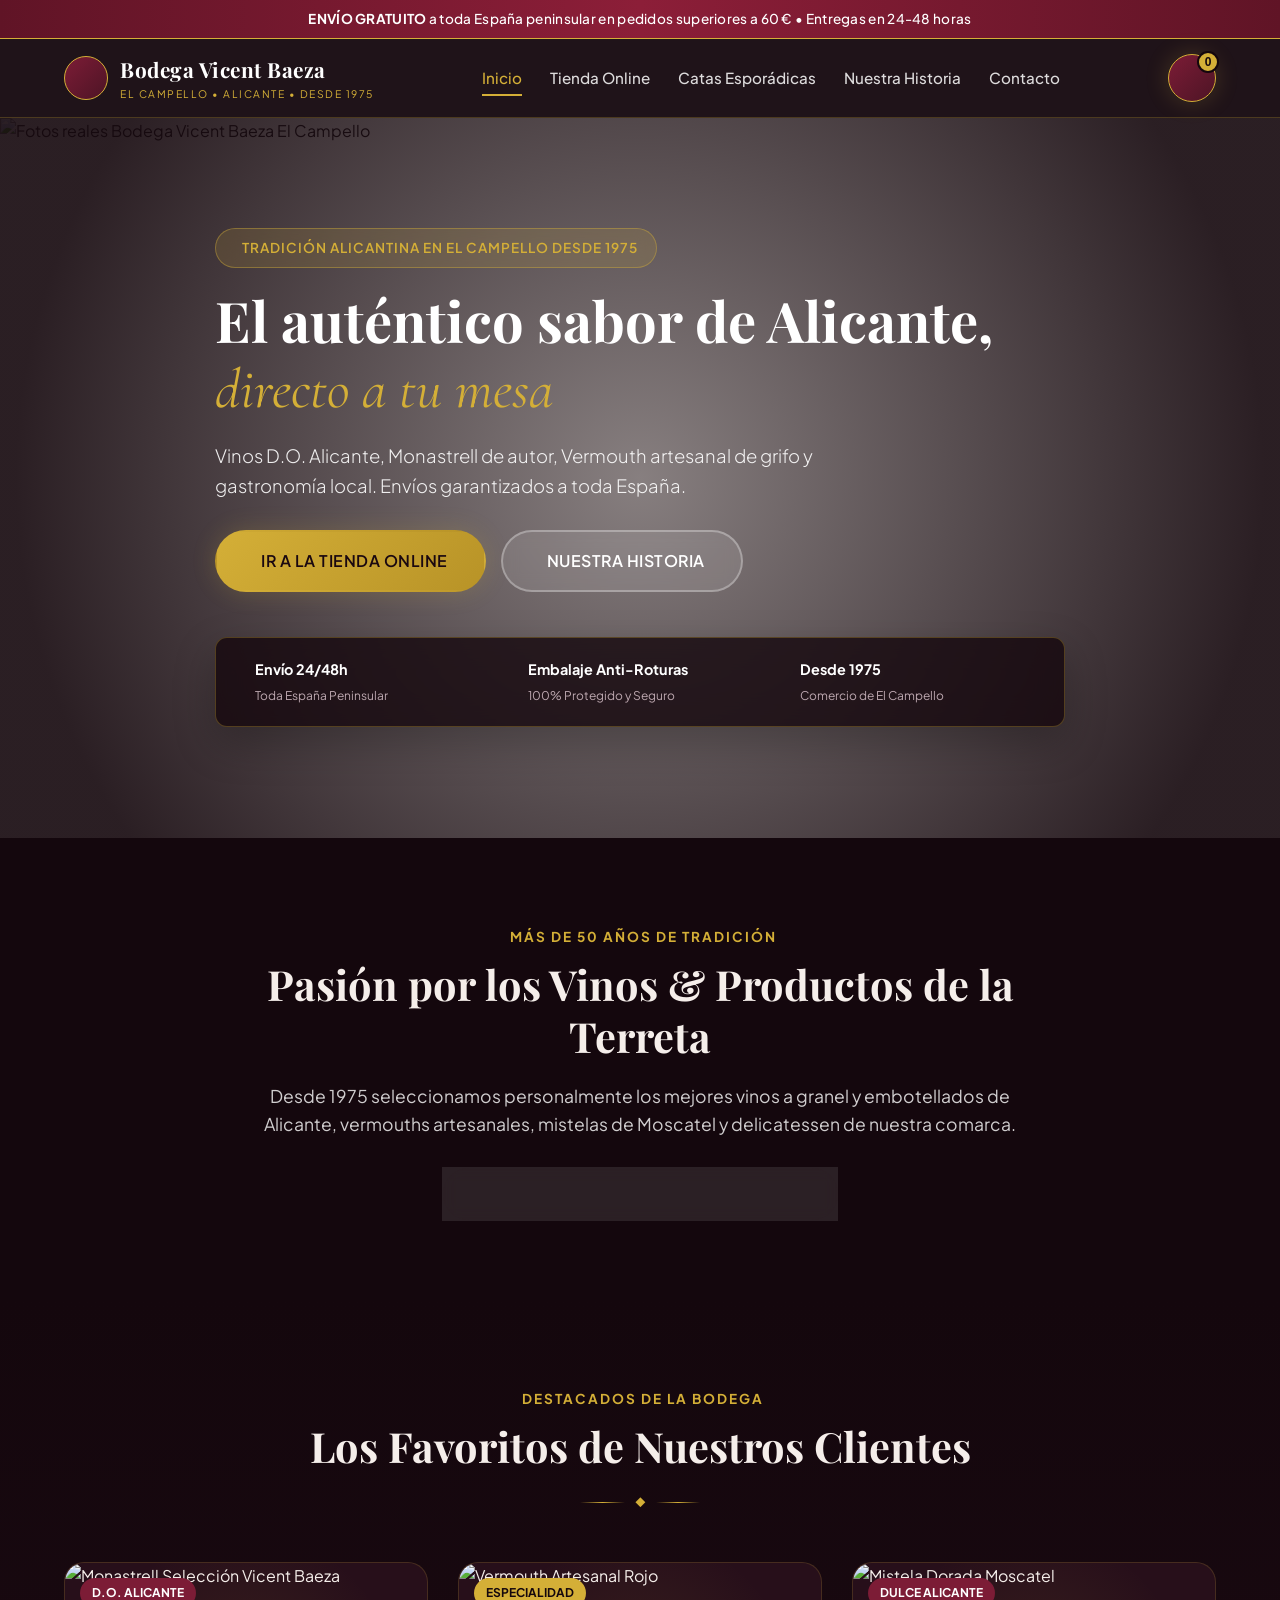
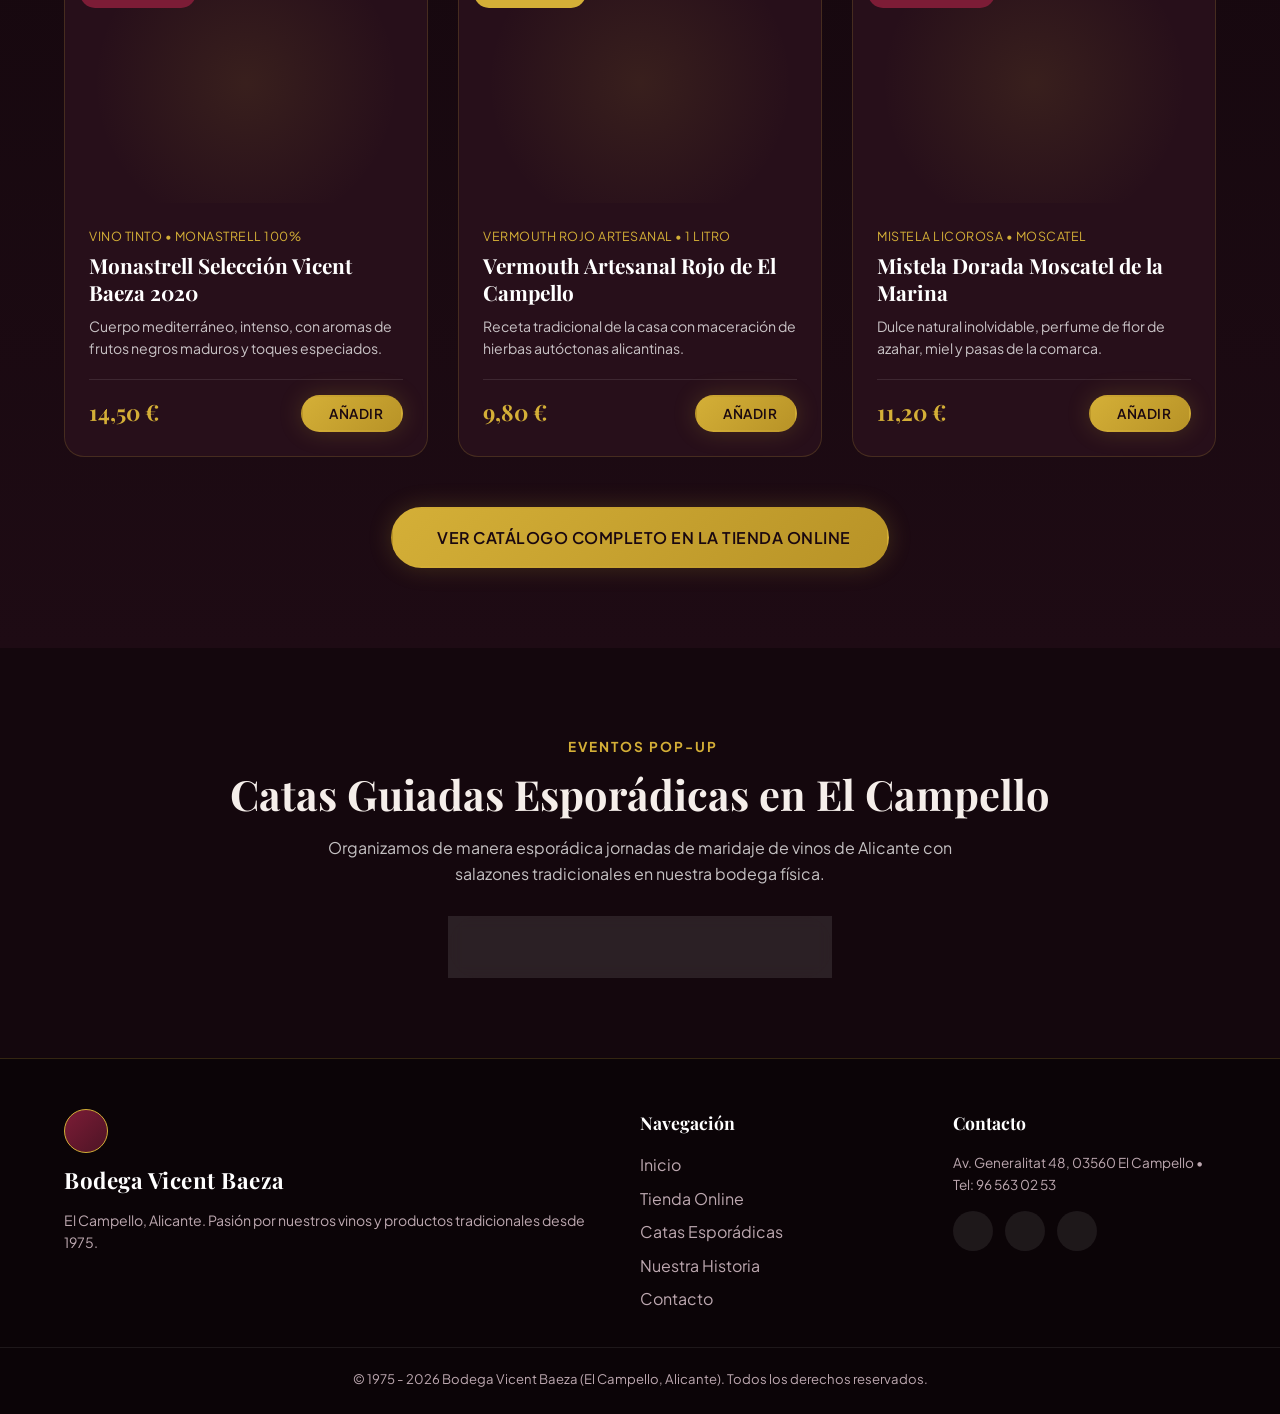
==== index.html @ 6967e0ed "Primera versión de la web" ====
<!DOCTYPE html>
<html lang="es">

<head>
    <meta charset="UTF-8">
    <meta name="viewport" content="width=device-width, initial-scale=1.0">
    <title>Bodega Vicent Baeza | Vinos D.O. Alicante desde 1975</title>
    <meta name="description"
        content="Bodega fundada en 1975 en El Campello (Alicante). Venta online a toda España de Vinos D.O. Alicante, Vermouth artesanal, Mistela y productos gourmet.">

    <!-- Google Fonts -->
    <link rel="preconnect" href="https://fonts.googleapis.com">
    <link rel="preconnect" href="https://fonts.gstatic.com" crossorigin>
    <link
        href="https://fonts.googleapis.com/css2?family=Cormorant+Garamond:ital,wght@0,500;0,700;1,400&family=Playfair+Display:ital,wght@0,600;0,700;1,400&family=Plus+Jakarta+Sans:wght@300;400;500;600;700&display=swap"
        rel="stylesheet">

    <!-- RemixIcon Icons -->
    <link href="https://cdn.jsdelivr.net/npm/remixicon@3.5.0/fonts/remixicon.css" rel="stylesheet">

    <!-- Stylesheet -->
    <link rel="stylesheet" href="styles.css">
</head>

<body>

    <!-- Shipping Bar Announcement -->
    <div class="announcement-bar">
        <div class="container text-center">
            <i class="ri-truck-line"></i> <strong>ENVÍO GRATUITO</strong> a toda España peninsular en pedidos superiores
            a 60 € • Entregas en 24-48 horas
        </div>
    </div>

    <!-- Header Navigation -->
    <header class="site-header" id="siteHeader">
        <div class="header-container container">
            <a href="index.html" class="brand-logo">
                <img src="assets/images/logo.png" alt="Bodega Vicent Baeza" class="logo-img"
                    onerror="this.style.display='none'">
                <span class="logo-emblem"><i class="ri-goblet-line"></i></span>
                <div class="logo-text">
                    <span class="brand-name">Bodega Vicent Baeza</span>
                    <span class="brand-tagline">EL CAMPELLO • ALICANTE • DESDE 1975</span>
                </div>
            </a>

            <nav class="nav-menu" id="navMenu">
                <a href="index.html" class="nav-link active">Inicio</a>
                <a href="tienda.html" class="nav-link">Tienda Online</a>
                <a href="catas.html" class="nav-link">Catas Esporádicas</a>
                <a href="historia.html" class="nav-link">Nuestra Historia</a>
                <a href="contacto.html" class="nav-link">Contacto</a>
            </nav>

            <div class="header-actions">
                <button class="cart-trigger-btn" id="cartTriggerBtn" aria-label="Ver Carrito de Compra">
                    <i class="ri-shopping-bag-3-line"></i>
                    <span class="cart-badge" id="cartBadgeCount">0</span>
                </button>
                <button class="mobile-toggle" id="mobileToggle" aria-label="Abrir menú">
                    <i class="ri-menu-3-line"></i>
                </button>
            </div>
        </div>
    </header>

    <!-- Clean Hero Section -->
    <section class="hero-section">
        <div class="hero-bg-wrapper">
            <img src="assets/images/real/_LNF1237.JPG" alt="Fotos reales Bodega Vicent Baeza El Campello"
                class="hero-bg-img">
            <div class="hero-overlay"></div>
        </div>

        <div class="hero-content container">
            <div class="badge-heritage">
                <i class="ri-map-pin-2-fill"></i> Tradición Alicantina en El Campello desde 1975
            </div>
            <h1 class="hero-title">El auténtico sabor de Alicante,<br><em>directo a tu mesa</em></h1>
            <p class="hero-subtitle">Vinos D.O. Alicante, Monastrell de autor, Vermouth artesanal de grifo y gastronomía
                local. Envíos garantizados a toda España.</p>

            <div class="hero-buttons">
                <a href="tienda.html" class="btn btn-gold btn-lg"><i class="ri-shopping-bag-line"></i> Ir a la Tienda
                    Online</a>
                <a href="historia.html" class="btn btn-outline btn-lg"><i class="ri-history-line"></i> Nuestra
                    Historia</a>
            </div>

            <!-- Features Trust Ribbon -->
            <div class="hero-trust-bar">
                <div class="trust-item">
                    <i class="ri-truck-fill"></i>
                    <div>
                        <strong>Envío 24/48h</strong>
                        <span>Toda España Peninsular</span>
                    </div>
                </div>
                <div class="trust-item">
                    <i class="ri-shield-check-fill"></i>
                    <div>
                        <strong>Embalaje Anti-Roturas</strong>
                        <span>100% Protegido y Seguro</span>
                    </div>
                </div>
                <div class="trust-item">
                    <i class="ri-store-2-fill"></i>
                    <div>
                        <strong>Desde 1975</strong>
                        <span>Comercio de El Campello</span>
                    </div>
                </div>
            </div>
        </div>
    </section>

    <!-- Short Intro & Heritage Teaser -->
    <section class="section-padding bg-dark text-center">
        <div class="container" style="max-width: 800px;">
            <span class="section-subtitle"><i class="ri-award-line"></i> Más de 50 años de tradición</span>
            <h2 class="section-title">Pasión por los Vinos & Productos de la Terreta</h2>
            <p style="color: rgba(255,255,255,0.8); font-size: 1.1rem; margin: 20px 0 30px;">
                Desde 1975 seleccionamos personalmente los mejores vinos a granel y embotellados de Alicante, vermouths
                artesanales, mistelas de Moscatel y delicatessen de nuestra comarca.
            </p>
            <a href="historia.html" class="btn btn-outline"><i class="ri-arrow-right-line"></i> Conoce Más Sobre Nuestra
                Historia</a>
        </div>
    </section>

    <!-- Featured Products Preview Section (Only 3 Items for Clean Look) -->
    <section class="section-padding bg-dark-gradient">
        <div class="container">
            <div class="section-header text-center light-text">
                <span class="section-subtitle"><i class="ri-star-line"></i> Destacados de la Bodega</span>
                <h2 class="section-title">Los Favoritos de Nuestros Clientes</h2>
                <div class="gold-separator"><span>◆</span></div>
            </div>

            <div class="product-grid" style="grid-template-columns: repeat(auto-fit, minmax(280px, 1fr));">

                <!-- Product 1 -->
                <div class="product-card">
                    <div class="product-badge">D.O. Alicante</div>
                    <div class="product-img-box">
                        <img src="assets/images/real/_LNF1241.JPG" alt="Monastrell Selección Vicent Baeza">
                    </div>
                    <div class="product-info">
                        <span class="product-sub">Vino Tinto • Monastrell 100%</span>
                        <h3 class="product-title">Monastrell Selección Vicent Baeza 2020</h3>
                        <p class="product-desc">Cuerpo mediterráneo, intenso, con aromas de frutos negros maduros y
                            toques especiados.</p>
                        <div class="product-footer">
                            <span class="product-price">14,50 €</span>
                            <button class="btn btn-gold btn-sm add-to-cart-btn" data-id="p1"
                                data-name="Monastrell Selección Vicent Baeza 2020" data-price="14.50"
                                data-img="assets/images/real/_LNF1241.JPG">
                                <i class="ri-shopping-cart-line"></i> Añadir
                            </button>
                        </div>
                    </div>
                </div>

                <!-- Product 2 -->
                <div class="product-card">
                    <div class="product-badge gold">Especialidad</div>
                    <div class="product-img-box">
                        <img src="assets/images/real/_LNF1250.JPG" alt="Vermouth Artesanal Rojo">
                    </div>
                    <div class="product-info">
                        <span class="product-sub">Vermouth Rojo Artesanal • 1 Litro</span>
                        <h3 class="product-title">Vermouth Artesanal Rojo de El Campello</h3>
                        <p class="product-desc">Receta tradicional de la casa con maceración de hierbas autóctonas
                            alicantinas.</p>
                        <div class="product-footer">
                            <span class="product-price">9,80 €</span>
                            <button class="btn btn-gold btn-sm add-to-cart-btn" data-id="p2"
                                data-name="Vermouth Artesanal Rojo de El Campello (1L)" data-price="9.80"
                                data-img="assets/images/real/_LNF1250.JPG">
                                <i class="ri-shopping-cart-line"></i> Añadir
                            </button>
                        </div>
                    </div>
                </div>

                <!-- Product 3 -->
                <div class="product-card">
                    <div class="product-badge">Dulce Alicante</div>
                    <div class="product-img-box">
                        <img src="assets/images/real/_LNF1260.JPG" alt="Mistela Dorada Moscatel">
                    </div>
                    <div class="product-info">
                        <span class="product-sub">Mistela Licorosa • Moscatel</span>
                        <h3 class="product-title">Mistela Dorada Moscatel de la Marina</h3>
                        <p class="product-desc">Dulce natural inolvidable, perfume de flor de azahar, miel y pasas de la
                            comarca.</p>
                        <div class="product-footer">
                            <span class="product-price">11,20 €</span>
                            <button class="btn btn-gold btn-sm add-to-cart-btn" data-id="p3"
                                data-name="Mistela Dorada Moscatel de la Marina" data-price="11.20"
                                data-img="assets/images/real/_LNF1260.JPG">
                                <i class="ri-shopping-cart-line"></i> Añadir
                            </button>
                        </div>
                    </div>
                </div>

            </div>

            <div class="text-center" style="margin-top: 50px;">
                <a href="tienda.html" class="btn btn-gold btn-lg"><i class="ri-store-2-line"></i> Ver Catálogo Completo
                    en la Tienda Online</a>
            </div>
        </div>
    </section>

    <!-- Tastings & Visit Teaser Banner -->
    <section class="section-padding bg-dark">
        <div class="container text-center">
            <span class="section-subtitle"><i class="ri-calendar-event-line"></i> Eventos Pop-Up</span>
            <h2 class="section-title">Catas Guiadas Esporádicas en El Campello</h2>
            <p style="color: rgba(255,255,255,0.75); max-width: 650px; margin: 15px auto 30px;">
                Organizamos de manera esporádica jornadas de maridaje de vinos de Alicante con salazones tradicionales
                en nuestra bodega física.
            </p>
            <a href="catas.html" class="btn btn-outline btn-lg"><i class="ri-user-add-line"></i> Apuntarse a la Lista
                VIP de Catas</a>
        </div>
    </section>

    <!-- Footer -->
    <footer class="site-footer">
        <div class="container footer-container">
            <div class="footer-brand">
                <span class="logo-emblem"><i class="ri-goblet-line"></i></span>
                <span class="brand-name">Bodega Vicent Baeza</span>
                <p>El Campello, Alicante. Pasión por nuestros vinos y productos tradicionales desde 1975.</p>
            </div>

            <div class="footer-links">
                <h4>Navegación</h4>
                <ul>
                    <li><a href="index.html">Inicio</a></li>
                    <li><a href="tienda.html">Tienda Online</a></li>
                    <li><a href="catas.html">Catas Esporádicas</a></li>
                    <li><a href="historia.html">Nuestra Historia</a></li>
                    <li><a href="contacto.html">Contacto</a></li>
                </ul>
            </div>

            <div class="footer-social">
                <h4>Contacto</h4>
                <p style="font-size: 0.85rem; margin-bottom: 15px;">Av. Generalitat 48, 03560 El Campello • Tel: 96 563
                    02 53</p>
                <div class="social-icons">
                    <a href="#" aria-label="Instagram"><i class="ri-instagram-line"></i></a>
                    <a href="#" aria-label="Facebook"><i class="ri-facebook-circle-line"></i></a>
                    <a href="#" aria-label="WhatsApp"><i class="ri-whatsapp-line"></i></a>
                </div>
            </div>
        </div>
        <div class="footer-bottom text-center">
            <p>&copy; 1975 - 2026 Bodega Vicent Baeza (El Campello, Alicante). Todos los derechos reservados.</p>
        </div>
    </footer>

    <!-- SLIDE-OUT CART DRAWER -->
    <div class="cart-drawer-overlay" id="cartOverlay">
        <div class="cart-drawer" id="cartDrawer">
            <div class="cart-drawer-header">
                <h3><i class="ri-shopping-bag-3-line"></i> Carrito de Compra</h3>
                <button class="cart-close-btn" id="cartCloseBtn">&times;</button>
            </div>

            <div class="free-shipping-bar">
                <p id="freeShippingText">¡Añade <strong>60,00 €</strong> más para <strong>ENVÍO GRATUITO</strong> a
                    España!</p>
                <div class="progress-bar-bg">
                    <div class="progress-bar-fill" id="shippingProgressFill" style="width: 0%;"></div>
                </div>
            </div>

            <div class="cart-items-list" id="cartItemsList"></div>

            <div class="cart-drawer-footer">
                <div class="cart-summary-line">
                    <span>Subtotal:</span>
                    <strong id="cartSubtotal">0,00 €</strong>
                </div>
                <div class="cart-summary-line">
                    <span>Gastos de Envío:</span>
                    <span id="cartShippingCost">4,95 €</span>
                </div>
                <div class="cart-summary-line total-line">
                    <span>TOTAL A PAGAR:</span>
                    <strong id="cartGrandTotal">0,00 €</strong>
                </div>
                <button class="btn btn-gold btn-block btn-lg" id="checkoutBtn" disabled>
                    <i class="ri-lock-2-line"></i> Tramitar Pedido Seguro
                </button>
            </div>
        </div>
    </div>

    <!-- CHECKOUT MODAL -->
    <div class="modal-overlay" id="checkoutModal">
        <div class="modal-card" style="max-width: 650px;">
            <button class="modal-close" id="checkoutModalClose">&times;</button>
            <div class="modal-body" style="padding: 35px; color: #fff;">
                <div class="modal-header-custom text-center" style="margin-bottom: 25px;">
                    <h3 style="font-family: var(--font-heading); font-size: 1.8rem; color: var(--color-gold);">
                        <i class="ri-shield-check-line"></i> Finalizar Pedido - Bodega Vicent Baeza
                    </h3>
                    <p style="font-size: 0.9rem; color: var(--color-text-light-muted);">Envíos a toda España en 24-48
                        horas.</p>
                </div>

                <form id="checkoutForm" class="checkout-form">
                    <div class="form-grid">
                        <div class="form-group">
                            <label>Nombre y Apellidos</label>
                            <input type="text" id="shipName" class="form-control" placeholder="Ej. Pedro Pérez"
                                required>
                        </div>
                        <div class="form-group">
                            <label>Correo Electrónico</label>
                            <input type="email" id="shipEmail" class="form-control" placeholder="pedro@ejemplo.com"
                                required>
                        </div>
                        <div class="form-group">
                            <label>Teléfono</label>
                            <input type="tel" id="shipPhone" class="form-control" placeholder="+34 600 000 000"
                                required>
                        </div>
                        <div class="form-group">
                            <label>Código Postal</label>
                            <input type="text" id="shipZip" class="form-control" placeholder="Ej: 03560" required>
                        </div>
                    </div>

                    <div class="form-group" style="margin-top: 15px;">
                        <label>Dirección de Envío Completa (España)</label>
                        <input type="text" id="shipAddress" class="form-control" placeholder="Calle, Número, Piso..."
                            required>
                    </div>

                    <div class="form-group" style="margin-top: 15px;">
                        <label>Método de Pago Preferido</label>
                        <select id="shipPayment" class="form-control">
                            <option value="card">💳 Tarjeta de Crédito / Débito (Visa, Mastercard)</option>
                            <option value="bizum">📱 Bizum (Pago Inmediato)</option>
                            <option value="transfer">🏦 Transferencia Bancaria</option>
                        </select>
                    </div>

                    <div class="checkout-summary-box"
                        style="margin-top: 20px; background: rgba(0,0,0,0.3); padding: 15px; border-radius: 8px; border: 1px solid var(--color-gold);">
                        <div style="display:flex; justify-content:space-between; font-size:1.1rem; font-weight:bold;">
                            <span>Importe Total:</span>
                            <span id="modalFinalTotal" style="color: var(--color-gold);">0,00 €</span>
                        </div>
                    </div>

                    <button type="submit" class="btn btn-gold btn-block btn-lg" style="margin-top: 20px;">
                        <i class="ri-check-double-line"></i> Confirmar y Realizar Pedido
                    </button>
                </form>
            </div>
        </div>
    </div>

    <!-- Toast Notification -->
    <div class="toast-notification" id="toastNotification">
        <i class="ri-checkbox-circle-fill"></i>
        <div class="toast-text">
            <h4 id="toastTitle">Producto Añadido</h4>
            <p id="toastMsg">Tu selección ha sido agregada al carrito.</p>
        </div>
    </div>

    <script src="app.js"></script>
</body>

</html>
---- styles.css ----
/* ==========================================
   BODEGA VICENT BAEZA - MULTI-PAGE DESIGN SYSTEM
   ========================================== */

:root {
    /* Color Palette */
    --color-bg-dark: #14070d;
    --color-bg-dark-alt: #1e0b14;
    --color-bg-card-dark: #270f1a;
    --color-wine-deep: #4d1425;
    --color-wine-bright: #7c1c36;
    --color-gold: #d4af37;
    --color-gold-hover: #f3cf65;
    --color-gold-glow: rgba(212, 175, 55, 0.25);
    
    --color-cream: #fbf8f3;
    --color-cream-card: #ffffff;
    --color-text-dark: #241c1e;
    --color-text-muted: #6b5c62;
    --color-text-light: #f5eeea;
    --color-text-light-muted: #bda8b0;
    
    /* Typography */
    --font-heading: 'Playfair Display', Georgia, serif;
    --font-body: 'Plus Jakarta Sans', -apple-system, sans-serif;
    --font-accent: 'Cormorant Garamond', serif;

    /* Transitions & Shadows */
    --transition-fast: all 0.25s cubic-bezier(0.4, 0, 0.2, 1);
    --transition-smooth: all 0.4s cubic-bezier(0.4, 0, 0.2, 1);
    --shadow-sm: 0 4px 12px rgba(0, 0, 0, 0.08);
    --shadow-md: 0 8px 24px rgba(0, 0, 0, 0.14);
    --shadow-lg: 0 16px 40px rgba(0, 0, 0, 0.25);
    --shadow-gold: 0 0 25px rgba(212, 175, 55, 0.2);

    /* Border Radius */
    --radius-sm: 6px;
    --radius-md: 12px;
    --radius-lg: 20px;
    --radius-full: 9999px;
}

/* Reset & Global Base */
*, *::before, *::after {
    box-sizing: border-box;
    margin: 0;
    padding: 0;
}

html {
    scroll-behavior: smooth;
    font-size: 16px;
}

body {
    font-family: var(--font-body);
    background-color: var(--color-cream);
    color: var(--color-text-dark);
    line-height: 1.6;
    overflow-x: hidden;
}

img {
    max-width: 100%;
    height: auto;
    display: block;
}

a {
    color: inherit;
    text-decoration: none;
    transition: var(--transition-fast);
}

ul {
    list-style: none;
}

.container {
    width: 90%;
    max-width: 1280px;
    margin: 0 auto;
}

.section-padding {
    padding: 80px 0;
}

.bg-dark {
    background-color: var(--color-bg-dark);
    color: var(--color-text-light);
}

.bg-dark-gradient {
    background: linear-gradient(180deg, var(--color-bg-dark) 0%, var(--color-bg-dark-alt) 100%);
    color: var(--color-text-light);
}

.text-center {
    text-align: center;
}

/* Announcement Top Bar */
.announcement-bar {
    background: linear-gradient(90deg, #601426, #8c1e38, #601426);
    color: #ffffff;
    padding: 8px 0;
    font-size: 0.85rem;
    font-weight: 500;
    letter-spacing: 0.3px;
    border-bottom: 1px solid var(--color-gold);
}

/* Gold Separator */
.gold-separator {
    display: flex;
    align-items: center;
    justify-content: center;
    margin: 20px auto 0;
    width: 120px;
    position: relative;
}

.gold-separator::before,
.gold-separator::after {
    content: '';
    flex: 1;
    height: 1px;
    background: linear-gradient(90deg, transparent, var(--color-gold), transparent);
}

.gold-separator span {
    color: var(--color-gold);
    font-size: 0.8rem;
    padding: 0 10px;
}

/* Buttons System */
.btn {
    display: inline-flex;
    align-items: center;
    justify-content: center;
    gap: 8px;
    font-family: var(--font-body);
    font-weight: 600;
    font-size: 0.95rem;
    padding: 12px 28px;
    border-radius: var(--radius-full);
    border: 2px solid transparent;
    cursor: pointer;
    transition: var(--transition-fast);
    text-transform: uppercase;
    letter-spacing: 0.5px;
}

.btn-sm {
    padding: 8px 18px;
    font-size: 0.85rem;
}

.btn-lg {
    padding: 16px 36px;
    font-size: 1rem;
}

.btn-primary {
    background-color: var(--color-wine-bright);
    color: #ffffff;
    box-shadow: 0 4px 15px rgba(124, 28, 54, 0.4);
}

.btn-primary:hover {
    background-color: var(--color-wine-deep);
    transform: translateY(-2px);
    box-shadow: 0 6px 20px rgba(124, 28, 54, 0.6);
}

.btn-gold {
    background: linear-gradient(135deg, var(--color-gold) 0%, #b89327 100%);
    color: #1a0810;
    box-shadow: var(--shadow-gold);
}

.btn-gold:hover {
    background: linear-gradient(135deg, var(--color-gold-hover) 0%, var(--color-gold) 100%);
    transform: translateY(-2px);
    box-shadow: 0 6px 24px rgba(212, 175, 55, 0.4);
}

.btn-outline {
    background-color: rgba(255, 255, 255, 0.1);
    color: #ffffff;
    border-color: rgba(255, 255, 255, 0.3);
    backdrop-filter: blur(8px);
}

.btn-outline:hover {
    background-color: #ffffff;
    color: var(--color-text-dark);
    border-color: #ffffff;
    transform: translateY(-2px);
}

.btn-block {
    width: 100%;
}

/* ==========================================
   HEADER & NAVIGATION
   ========================================== */
.site-header {
    position: sticky;
    top: 0;
    left: 0;
    width: 100%;
    z-index: 1000;
    padding: 14px 0;
    background-color: rgba(20, 7, 13, 0.95);
    backdrop-filter: blur(15px);
    border-bottom: 1px solid rgba(212, 175, 55, 0.25);
}

.header-container {
    display: flex;
    align-items: center;
    justify-content: space-between;
}

.brand-logo {
    display: flex;
    align-items: center;
    gap: 12px;
    color: var(--color-cream);
}

.logo-img {
    height: 42px;
    width: auto;
    object-fit: contain;
}

.logo-emblem {
    width: 44px;
    height: 44px;
    border-radius: 50%;
    background: linear-gradient(135deg, var(--color-wine-bright), var(--color-wine-deep));
    border: 1px solid var(--color-gold);
    display: flex;
    align-items: center;
    justify-content: center;
    color: var(--color-gold);
    font-size: 1.4rem;
}

.logo-text {
    display: flex;
    flex-direction: column;
}

.brand-name {
    font-family: var(--font-heading);
    font-size: 1.3rem;
    font-weight: 700;
    letter-spacing: 0.5px;
    color: #ffffff;
}

.brand-tagline {
    font-size: 0.65rem;
    letter-spacing: 1.5px;
    color: var(--color-gold);
    text-transform: uppercase;
}

.nav-menu {
    display: flex;
    align-items: center;
    gap: 28px;
}

.nav-link {
    color: rgba(255, 255, 255, 0.85);
    font-size: 0.95rem;
    font-weight: 500;
    position: relative;
    padding: 6px 0;
}

.nav-link::after {
    content: '';
    position: absolute;
    bottom: 0;
    left: 0;
    width: 0%;
    height: 2px;
    background-color: var(--color-gold);
    transition: var(--transition-fast);
}

.nav-link:hover, .nav-link.active {
    color: var(--color-gold);
}

.nav-link:hover::after, .nav-link.active::after {
    width: 100%;
}

.header-actions {
    display: flex;
    align-items: center;
    gap: 15px;
}

.cart-trigger-btn {
    position: relative;
    background: linear-gradient(135deg, var(--color-wine-bright), var(--color-wine-deep));
    border: 1px solid var(--color-gold);
    color: var(--color-gold);
    width: 48px;
    height: 48px;
    border-radius: 50%;
    display: flex;
    align-items: center;
    justify-content: center;
    font-size: 1.3rem;
    cursor: pointer;
    transition: var(--transition-fast);
    box-shadow: var(--shadow-gold);
}

.cart-trigger-btn:hover {
    transform: scale(1.08);
    background: var(--color-gold);
    color: #14070d;
}

.cart-badge {
    position: absolute;
    top: -4px;
    right: -4px;
    background: var(--color-gold);
    color: #14070d;
    font-size: 0.75rem;
    font-weight: 800;
    width: 22px;
    height: 22px;
    border-radius: 50%;
    display: flex;
    align-items: center;
    justify-content: center;
    border: 2px solid #14070d;
}

.mobile-toggle {
    display: none;
    background: none;
    border: none;
    color: #ffffff;
    font-size: 1.8rem;
    cursor: pointer;
}

/* ==========================================
   PAGE BANNER & HERO
   ========================================== */
.page-banner {
    padding: 60px 0 50px;
    border-bottom: 1px solid rgba(212, 175, 55, 0.2);
}

.page-title {
    font-family: var(--font-heading);
    font-size: 3rem;
    color: #ffffff;
    margin-top: 10px;
    line-height: 1.2;
}

.hero-section {
    position: relative;
    min-height: 80vh;
    display: flex;
    align-items: center;
    padding: 60px 0;
    overflow: hidden;
}

.hero-bg-wrapper {
    position: absolute;
    inset: 0;
    z-index: 1;
}

.hero-bg-img {
    width: 100%;
    height: 100%;
    object-fit: cover;
}

.hero-overlay {
    position: absolute;
    inset: 0;
    background: radial-gradient(circle at center, rgba(20, 7, 13, 0.5) 0%, rgba(20, 7, 13, 0.9) 85%);
}

.hero-content {
    position: relative;
    z-index: 2;
    color: #ffffff;
    max-width: 850px;
}

.badge-heritage {
    display: inline-flex;
    align-items: center;
    gap: 8px;
    padding: 8px 18px;
    border-radius: var(--radius-full);
    background: rgba(212, 175, 55, 0.15);
    border: 1px solid rgba(212, 175, 55, 0.4);
    backdrop-filter: blur(10px);
    color: var(--color-gold);
    font-size: 0.85rem;
    font-weight: 600;
    text-transform: uppercase;
    letter-spacing: 1px;
    margin-bottom: 20px;
}

.hero-title {
    font-family: var(--font-heading);
    font-size: 3.5rem;
    line-height: 1.15;
    font-weight: 700;
    margin-bottom: 20px;
}

.hero-title em {
    font-family: var(--font-accent);
    color: var(--color-gold);
    font-style: italic;
    font-weight: 400;
}

.hero-subtitle {
    font-size: 1.15rem;
    color: rgba(255, 255, 255, 0.9);
    margin-bottom: 30px;
    max-width: 680px;
    font-weight: 300;
}

.hero-buttons {
    display: flex;
    gap: 15px;
    flex-wrap: wrap;
    margin-bottom: 45px;
}

.hero-trust-bar {
    display: grid;
    grid-template-columns: repeat(auto-fit, minmax(220px, 1fr));
    gap: 20px;
    padding: 20px 25px;
    background: rgba(20, 7, 13, 0.8);
    backdrop-filter: blur(15px);
    border: 1px solid rgba(212, 175, 55, 0.3);
    border-radius: var(--radius-md);
    box-shadow: var(--shadow-lg);
}

.trust-item {
    display: flex;
    align-items: center;
    gap: 14px;
}

.trust-item i {
    font-size: 1.8rem;
    color: var(--color-gold);
}

.trust-item strong {
    display: block;
    font-size: 0.9rem;
    color: #ffffff;
}

.trust-item span {
    font-size: 0.75rem;
    color: var(--color-text-light-muted);
}

/* ==========================================
   STORE CONTROLS (SEARCH & SORT)
   ========================================== */
.store-controls-bar {
    display: flex;
    align-items: center;
    justify-content: space-between;
    gap: 20px;
    flex-wrap: wrap;
    background: rgba(255, 255, 255, 0.04);
    padding: 16px 24px;
    border-radius: var(--radius-md);
    border: 1px solid rgba(255, 255, 255, 0.1);
}

.search-box {
    position: relative;
    flex: 1;
    min-width: 250px;
}

.search-box i {
    position: absolute;
    left: 15px;
    top: 50%;
    transform: translateY(-50%);
    color: var(--color-gold);
    font-size: 1.2rem;
}

.search-input {
    width: 100%;
    padding: 12px 16px 12px 45px;
    background: rgba(255, 255, 255, 0.08);
    border: 1px solid rgba(255, 255, 255, 0.2);
    border-radius: var(--radius-full);
    color: #ffffff;
    font-family: var(--font-body);
    font-size: 0.95rem;
    outline: none;
    transition: var(--transition-fast);
}

.search-input:focus {
    border-color: var(--color-gold);
    background: rgba(255, 255, 255, 0.12);
}

.sort-box {
    display: flex;
    align-items: center;
    gap: 10px;
    color: var(--color-gold);
    font-size: 0.9rem;
}

.sort-select {
    padding: 10px 16px;
    background: rgba(255, 255, 255, 0.08);
    border: 1px solid rgba(255, 255, 255, 0.2);
    border-radius: var(--radius-full);
    color: #ffffff;
    font-family: var(--font-body);
    font-size: 0.9rem;
    outline: none;
    cursor: pointer;
}

.sort-select option {
    background-color: var(--color-bg-dark);
    color: #ffffff;
}

/* ==========================================
   PRODUCT CATALOG (STORE)
   ========================================== */
.section-header {
    margin-bottom: 50px;
}

.section-subtitle {
    display: inline-flex;
    align-items: center;
    gap: 6px;
    color: var(--color-gold);
    font-size: 0.85rem;
    text-transform: uppercase;
    letter-spacing: 2px;
    font-weight: 700;
    margin-bottom: 10px;
}

.section-title {
    font-family: var(--font-heading);
    font-size: 2.6rem;
    font-weight: 700;
    line-height: 1.25;
}

.section-desc {
    font-size: 1.05rem;
    color: var(--color-text-light-muted);
    max-width: 650px;
    margin: 12px auto 0;
}

.filter-wrapper {
    display: flex;
    justify-content: center;
    gap: 12px;
    margin-bottom: 45px;
    flex-wrap: wrap;
}

.filter-btn {
    background: rgba(255, 255, 255, 0.05);
    border: 1px solid rgba(255, 255, 255, 0.15);
    color: var(--color-text-light-muted);
    padding: 10px 22px;
    border-radius: var(--radius-full);
    font-family: var(--font-body);
    font-size: 0.88rem;
    font-weight: 500;
    cursor: pointer;
    transition: var(--transition-fast);
}

.filter-btn:hover, .filter-btn.active {
    background: var(--color-gold);
    color: #14070d;
    border-color: var(--color-gold);
    box-shadow: var(--shadow-gold);
    font-weight: 700;
}

.product-grid {
    display: grid;
    grid-template-columns: repeat(auto-fit, minmax(270px, 1fr));
    gap: 30px;
}

.product-card {
    background: var(--color-bg-card-dark);
    border: 1px solid rgba(212, 175, 55, 0.18);
    border-radius: var(--radius-lg);
    overflow: hidden;
    display: flex;
    flex-direction: column;
    position: relative;
    transition: var(--transition-smooth);
}

.product-card:hover {
    transform: translateY(-8px);
    border-color: var(--color-gold);
    box-shadow: 0 12px 30px rgba(0, 0, 0, 0.5), var(--shadow-gold);
}

.product-badge {
    position: absolute;
    top: 15px;
    left: 15px;
    background: var(--color-wine-bright);
    color: #ffffff;
    font-size: 0.75rem;
    font-weight: 700;
    text-transform: uppercase;
    padding: 5px 12px;
    border-radius: var(--radius-full);
    z-index: 5;
}

.product-badge.gold {
    background: var(--color-gold);
    color: #14070d;
}

.product-badge.premium {
    background: linear-gradient(135deg, #8c1e38, #3b0916);
    border: 1px solid var(--color-gold);
    color: var(--color-gold);
}

.product-img-box {
    height: 240px;
    overflow: hidden;
    position: relative;
    background: radial-gradient(circle at center, rgba(212, 175, 55, 0.1), transparent 70%);
}

.product-img-box img {
    width: 100%;
    height: 100%;
    object-fit: cover;
    transition: var(--transition-smooth);
}

.product-card:hover .product-img-box img {
    transform: scale(1.08);
}

.product-info {
    padding: 24px;
    display: flex;
    flex-direction: column;
    flex-grow: 1;
}

.product-sub {
    font-size: 0.78rem;
    color: var(--color-gold);
    text-transform: uppercase;
    letter-spacing: 0.5px;
    margin-bottom: 5px;
}

.product-title {
    font-family: var(--font-heading);
    font-size: 1.3rem;
    color: #ffffff;
    margin-bottom: 10px;
    line-height: 1.3;
}

.product-desc {
    font-size: 0.88rem;
    color: rgba(255, 255, 255, 0.75);
    margin-bottom: 20px;
    line-height: 1.5;
}

.product-footer {
    display: flex;
    align-items: center;
    justify-content: space-between;
    margin-top: auto;
    padding-top: 15px;
    border-top: 1px solid rgba(255, 255, 255, 0.1);
}

.product-price {
    font-family: var(--font-heading);
    font-size: 1.4rem;
    font-weight: 700;
    color: var(--color-gold);
}

/* ==========================================
   PHOTO GALLERY
   ========================================== */
.photo-gallery-grid {
    display: grid;
    grid-template-columns: repeat(auto-fit, minmax(280px, 1fr));
    gap: 25px;
}

.gallery-item {
    border-radius: var(--radius-md);
    overflow: hidden;
    height: 250px;
    border: 1px solid rgba(212, 175, 55, 0.2);
    box-shadow: var(--shadow-md);
}

.gallery-item img {
    width: 100%;
    height: 100%;
    object-fit: cover;
    transition: var(--transition-smooth);
}

.gallery-item:hover img {
    transform: scale(1.08);
}

/* ==========================================
   SPORADIC TASTINGS & POP-UP EVENTS
   ========================================== */
.tasting-event-card {
    background: #ffffff;
    border-radius: var(--radius-lg);
    overflow: hidden;
    box-shadow: var(--shadow-lg);
    display: grid;
    grid-template-columns: 1fr 1.3fr;
    border: 2px solid var(--color-gold);
}

.event-image {
    position: relative;
    min-height: 380px;
}

.event-image img {
    width: 100%;
    height: 100%;
    object-fit: cover;
}

.event-status-badge {
    position: absolute;
    top: 20px;
    left: 20px;
    background: rgba(20, 7, 13, 0.85);
    color: var(--color-gold);
    border: 1px solid var(--color-gold);
    padding: 8px 16px;
    border-radius: var(--radius-full);
    font-size: 0.8rem;
    font-weight: 700;
    backdrop-filter: blur(8px);
}

.event-details {
    padding: 40px;
    display: flex;
    flex-direction: column;
    gap: 15px;
}

.event-category {
    font-size: 0.85rem;
    font-weight: 700;
    color: var(--color-wine-bright);
    text-transform: uppercase;
    letter-spacing: 1px;
}

.event-details h3 {
    font-family: var(--font-heading);
    font-size: 2rem;
    color: var(--color-text-dark);
    line-height: 1.2;
}

.event-desc {
    font-size: 0.95rem;
    color: var(--color-text-muted);
}

.event-info-list {
    display: flex;
    flex-direction: column;
    gap: 10px;
    margin: 10px 0;
    font-size: 0.9rem;
}

.event-info-list i {
    color: var(--color-wine-bright);
    font-size: 1.1rem;
}

.vip-waitlist-box {
    background: var(--color-bg-dark);
    color: #ffffff;
    padding: 25px;
    border-radius: var(--radius-md);
    border: 1px solid var(--color-gold);
    margin-top: 10px;
}

.vip-waitlist-box h4 {
    font-family: var(--font-heading);
    color: var(--color-gold);
    font-size: 1.1rem;
    margin-bottom: 5px;
}

.vip-waitlist-box p {
    font-size: 0.85rem;
    color: var(--color-text-light-muted);
    margin-bottom: 15px;
}

.waitlist-form {
    display: flex;
    gap: 10px;
    flex-wrap: wrap;
}

.waitlist-form input {
    flex: 1;
    min-width: 160px;
}

/* ==========================================
   HISTORY PILLARS
   ========================================== */
.history-grid {
    display: grid;
    grid-template-columns: 1fr 1fr;
    gap: 60px;
    align-items: center;
}

.history-image-card {
    position: relative;
    border-radius: var(--radius-lg);
    overflow: hidden;
    box-shadow: var(--shadow-lg);
}

.image-badge {
    position: absolute;
    bottom: 25px;
    left: 25px;
    background: rgba(20, 7, 13, 0.85);
    backdrop-filter: blur(10px);
    border: 1px solid var(--color-gold);
    padding: 12px 20px;
    border-radius: var(--radius-md);
    color: var(--color-gold);
    display: flex;
    align-items: center;
    gap: 10px;
    font-size: 0.9rem;
    font-weight: 600;
}

.lead-text {
    font-size: 1.15rem;
    line-height: 1.7;
    margin-bottom: 20px;
}

.heritage-pillars {
    display: flex;
    flex-direction: column;
    gap: 20px;
    margin-top: 20px;
}

.pillar-item {
    display: flex;
    gap: 15px;
    align-items: flex-start;
}

.pillar-item i {
    width: 40px;
    height: 40px;
    border-radius: 50%;
    background: rgba(212, 175, 55, 0.15);
    color: var(--color-gold);
    display: flex;
    align-items: center;
    justify-content: center;
    font-size: 1.3rem;
    flex-shrink: 0;
}

.pillar-item h4 {
    color: #ffffff;
    font-size: 1rem;
    margin-bottom: 2px;
}

.pillar-item p {
    color: var(--color-text-light-muted);
    font-size: 0.88rem;
}

/* ==========================================
   CONTACT SECTION
   ========================================== */
.contact-grid {
    display: grid;
    grid-template-columns: 1fr 1fr;
    gap: 50px;
}

.contact-info-card, .contact-form-card {
    background: var(--color-bg-card-dark);
    border: 1px solid rgba(255, 255, 255, 0.1);
    border-radius: var(--radius-lg);
    padding: 40px;
    color: #ffffff;
}

.contact-info-card h3, .contact-form-card h3 {
    font-family: var(--font-heading);
    font-size: 1.8rem;
    margin-bottom: 10px;
    color: var(--color-gold);
}

.contact-tagline {
    color: var(--color-text-light-muted);
    margin-bottom: 30px;
    font-size: 0.95rem;
}

.info-list {
    display: flex;
    flex-direction: column;
    gap: 22px;
}

.info-item {
    display: flex;
    gap: 18px;
}

.info-item i {
    width: 44px;
    height: 44px;
    border-radius: 50%;
    background: rgba(212, 175, 55, 0.15);
    color: var(--color-gold);
    display: flex;
    align-items: center;
    justify-content: center;
    font-size: 1.3rem;
    flex-shrink: 0;
}

.info-item strong {
    color: #ffffff;
    font-size: 0.95rem;
    display: block;
    margin-bottom: 2px;
}

.info-item p {
    color: var(--color-text-light-muted);
    font-size: 0.9rem;
}

.quick-contact-form {
    display: flex;
    flex-direction: column;
    gap: 18px;
}

.form-group {
    display: flex;
    flex-direction: column;
    gap: 6px;
}

.form-control {
    width: 100%;
    padding: 12px 16px;
    background: rgba(255, 255, 255, 0.08);
    border: 1px solid rgba(255, 255, 255, 0.2);
    border-radius: var(--radius-md);
    color: #ffffff;
    font-family: var(--font-body);
    font-size: 0.95rem;
    outline: none;
    transition: var(--transition-fast);
}

.form-control:focus {
    border-color: var(--color-gold);
    background: rgba(255, 255, 255, 0.12);
}

.form-control select option {
    background-color: var(--color-bg-dark);
    color: #ffffff;
}

/* ==========================================
   FOOTER
   ========================================== */
.site-footer {
    background-color: #0b0407;
    color: var(--color-text-light-muted);
    padding: 50px 0 25px;
    border-top: 1px solid rgba(212, 175, 55, 0.2);
}

.footer-container {
    display: grid;
    grid-template-columns: 2fr 1fr 1fr;
    gap: 50px;
    margin-bottom: 35px;
}

.footer-brand .brand-name {
    display: block;
    margin-top: 10px;
    font-size: 1.4rem;
}

.footer-brand p {
    margin-top: 10px;
    font-size: 0.88rem;
}

.footer-links h4, .footer-social h4 {
    color: #ffffff;
    font-family: var(--font-heading);
    font-size: 1.1rem;
    margin-bottom: 15px;
}

.footer-links ul {
    display: flex;
    flex-direction: column;
    gap: 8px;
}

.footer-links a:hover {
    color: var(--color-gold);
}

.social-icons {
    display: flex;
    gap: 12px;
}

.social-icons a {
    width: 40px;
    height: 40px;
    border-radius: 50%;
    background: rgba(255, 255, 255, 0.08);
    color: #ffffff;
    display: flex;
    align-items: center;
    justify-content: center;
    font-size: 1.2rem;
}

.social-icons a:hover {
    background: var(--color-gold);
    color: #14070d;
}

.footer-bottom {
    padding-top: 20px;
    border-top: 1px solid rgba(255, 255, 255, 0.08);
    font-size: 0.82rem;
}

/* ==========================================
   SLIDE-OUT SHOPPING CART DRAWER
   ========================================== */
.cart-drawer-overlay {
    position: fixed;
    inset: 0;
    background: rgba(0, 0, 0, 0.75);
    backdrop-filter: blur(6px);
    z-index: 2500;
    opacity: 0;
    visibility: hidden;
    transition: var(--transition-fast);
}

.cart-drawer-overlay.active {
    opacity: 1;
    visibility: visible;
}

.cart-drawer {
    position: absolute;
    top: 0;
    right: 0;
    width: 100%;
    max-width: 440px;
    height: 100%;
    background: var(--color-bg-card-dark);
    border-left: 1px solid var(--color-gold);
    display: flex;
    flex-direction: column;
    box-shadow: -10px 0 40px rgba(0, 0, 0, 0.6);
    transform: translateX(100%);
    transition: var(--transition-smooth);
}

.cart-drawer-overlay.active .cart-drawer {
    transform: translateX(0);
}

.cart-drawer-header {
    padding: 22px 25px;
    background: rgba(0, 0, 0, 0.4);
    border-bottom: 1px solid rgba(212, 175, 55, 0.2);
    display: flex;
    align-items: center;
    justify-content: space-between;
    color: #ffffff;
}

.cart-drawer-header h3 {
    font-family: var(--font-heading);
    font-size: 1.4rem;
    color: var(--color-gold);
    display: flex;
    align-items: center;
    gap: 10px;
}

.cart-close-btn {
    background: none;
    border: none;
    color: #ffffff;
    font-size: 2rem;
    cursor: pointer;
}

.cart-close-btn:hover {
    color: var(--color-gold);
}

.free-shipping-bar {
    background: rgba(212, 175, 55, 0.1);
    padding: 12px 25px;
    border-bottom: 1px solid rgba(212, 175, 55, 0.2);
    color: #ffffff;
    font-size: 0.85rem;
}

.progress-bar-bg {
    width: 100%;
    height: 6px;
    background: rgba(255, 255, 255, 0.1);
    border-radius: var(--radius-full);
    margin-top: 8px;
    overflow: hidden;
}

.progress-bar-fill {
    height: 100%;
    background: linear-gradient(90deg, var(--color-gold), #f3cf65);
    transition: var(--transition-fast);
}

.cart-items-list {
    flex: 1;
    overflow-y: auto;
    padding: 20px 25px;
    display: flex;
    flex-direction: column;
    gap: 18px;
}

.cart-item {
    display: flex;
    gap: 15px;
    background: rgba(0, 0, 0, 0.25);
    padding: 12px;
    border-radius: var(--radius-md);
    border: 1px solid rgba(255, 255, 255, 0.08);
    align-items: center;
}

.cart-item-img {
    width: 60px;
    height: 60px;
    border-radius: var(--radius-sm);
    object-fit: cover;
}

.cart-item-info {
    flex: 1;
    color: #ffffff;
}

.cart-item-name {
    font-size: 0.9rem;
    font-weight: 600;
    line-height: 1.2;
    margin-bottom: 4px;
}

.cart-item-price {
    font-size: 0.85rem;
    color: var(--color-gold);
    font-weight: 700;
}

.cart-item-qty-controls {
    display: flex;
    align-items: center;
    gap: 8px;
    margin-top: 6px;
}

.btn-cart-qty {
    width: 26px;
    height: 26px;
    border-radius: 50%;
    background: rgba(255, 255, 255, 0.15);
    border: none;
    color: #ffffff;
    cursor: pointer;
    font-weight: bold;
}

.btn-cart-qty:hover {
    background: var(--color-gold);
    color: #14070d;
}

.cart-item-remove {
    background: none;
    border: none;
    color: #e57373;
    font-size: 1.2rem;
    cursor: pointer;
    padding: 5px;
}

.empty-cart-msg {
    text-align: center;
    color: var(--color-text-light-muted);
    margin: 50px 0;
}

.empty-cart-msg i {
    font-size: 3.5rem;
    color: rgba(212, 175, 55, 0.3);
    margin-bottom: 12px;
}

.cart-drawer-footer {
    padding: 25px;
    background: rgba(0, 0, 0, 0.5);
    border-top: 1px solid rgba(212, 175, 55, 0.2);
    display: flex;
    flex-direction: column;
    gap: 12px;
}

.cart-summary-line {
    display: flex;
    justify-content: space-between;
    color: var(--color-text-light-muted);
    font-size: 0.9rem;
}

.cart-summary-line.total-line {
    font-size: 1.2rem;
    font-weight: 700;
    color: #ffffff;
    padding-top: 10px;
    border-top: 1px dashed rgba(255, 255, 255, 0.15);
    margin-top: 5px;
}

/* ==========================================
   MODAL & TOAST
   ========================================== */
.modal-overlay {
    position: fixed;
    inset: 0;
    background: rgba(0, 0, 0, 0.85);
    backdrop-filter: blur(8px);
    z-index: 3000;
    display: flex;
    align-items: center;
    justify-content: center;
    opacity: 0;
    visibility: hidden;
    transition: var(--transition-fast);
    padding: 20px;
}

.modal-overlay.active {
    opacity: 1;
    visibility: visible;
}

.modal-card {
    background: var(--color-bg-card-dark);
    border: 1px solid var(--color-gold);
    border-radius: var(--radius-lg);
    width: 100%;
    position: relative;
    box-shadow: var(--shadow-lg), var(--shadow-gold);
    overflow: hidden;
}

.modal-close {
    position: absolute;
    top: 15px;
    right: 20px;
    background: none;
    border: none;
    color: #ffffff;
    font-size: 2rem;
    cursor: pointer;
    z-index: 10;
}

.toast-notification {
    position: fixed;
    bottom: 30px;
    right: 30px;
    background: var(--color-bg-card-dark);
    border: 1px solid var(--color-gold);
    padding: 18px 25px;
    border-radius: var(--radius-md);
    color: #ffffff;
    display: flex;
    align-items: center;
    gap: 15px;
    box-shadow: var(--shadow-lg), var(--shadow-gold);
    z-index: 4000;
    transform: translateY(100px);
    opacity: 0;
    transition: var(--transition-fast);
}

.toast-notification.active {
    transform: translateY(0);
    opacity: 1;
}

.toast-notification i {
    font-size: 2rem;
    color: var(--color-gold);
}

.toast-text h4 {
    font-family: var(--font-heading);
    font-size: 1.1rem;
}

.toast-text p {
    font-size: 0.85rem;
    color: var(--color-text-light-muted);
}

/* ==========================================
   RESPONSIVE DESIGN
   ========================================== */
@media (max-width: 992px) {
    .hero-title, .page-title {
        font-size: 2.5rem;
    }

    .tasting-event-card, .history-grid, .contact-grid, .footer-container {
        grid-template-columns: 1fr;
    }

    .nav-menu {
        position: fixed;
        top: 70px;
        left: 0;
        width: 100%;
        background-color: var(--color-bg-dark);
        flex-direction: column;
        padding: 30px;
        gap: 20px;
        transform: translateY(-150%);
        transition: var(--transition-smooth);
        border-bottom: 1px solid var(--color-gold);
    }

    .nav-menu.active {
        transform: translateY(0);
    }

    .mobile-toggle {
        display: block;
    }
}

@media (max-width: 576px) {
    .hero-title, .page-title {
        font-size: 2.0rem;
    }

    .cart-drawer {
        max-width: 100%;
    }
}
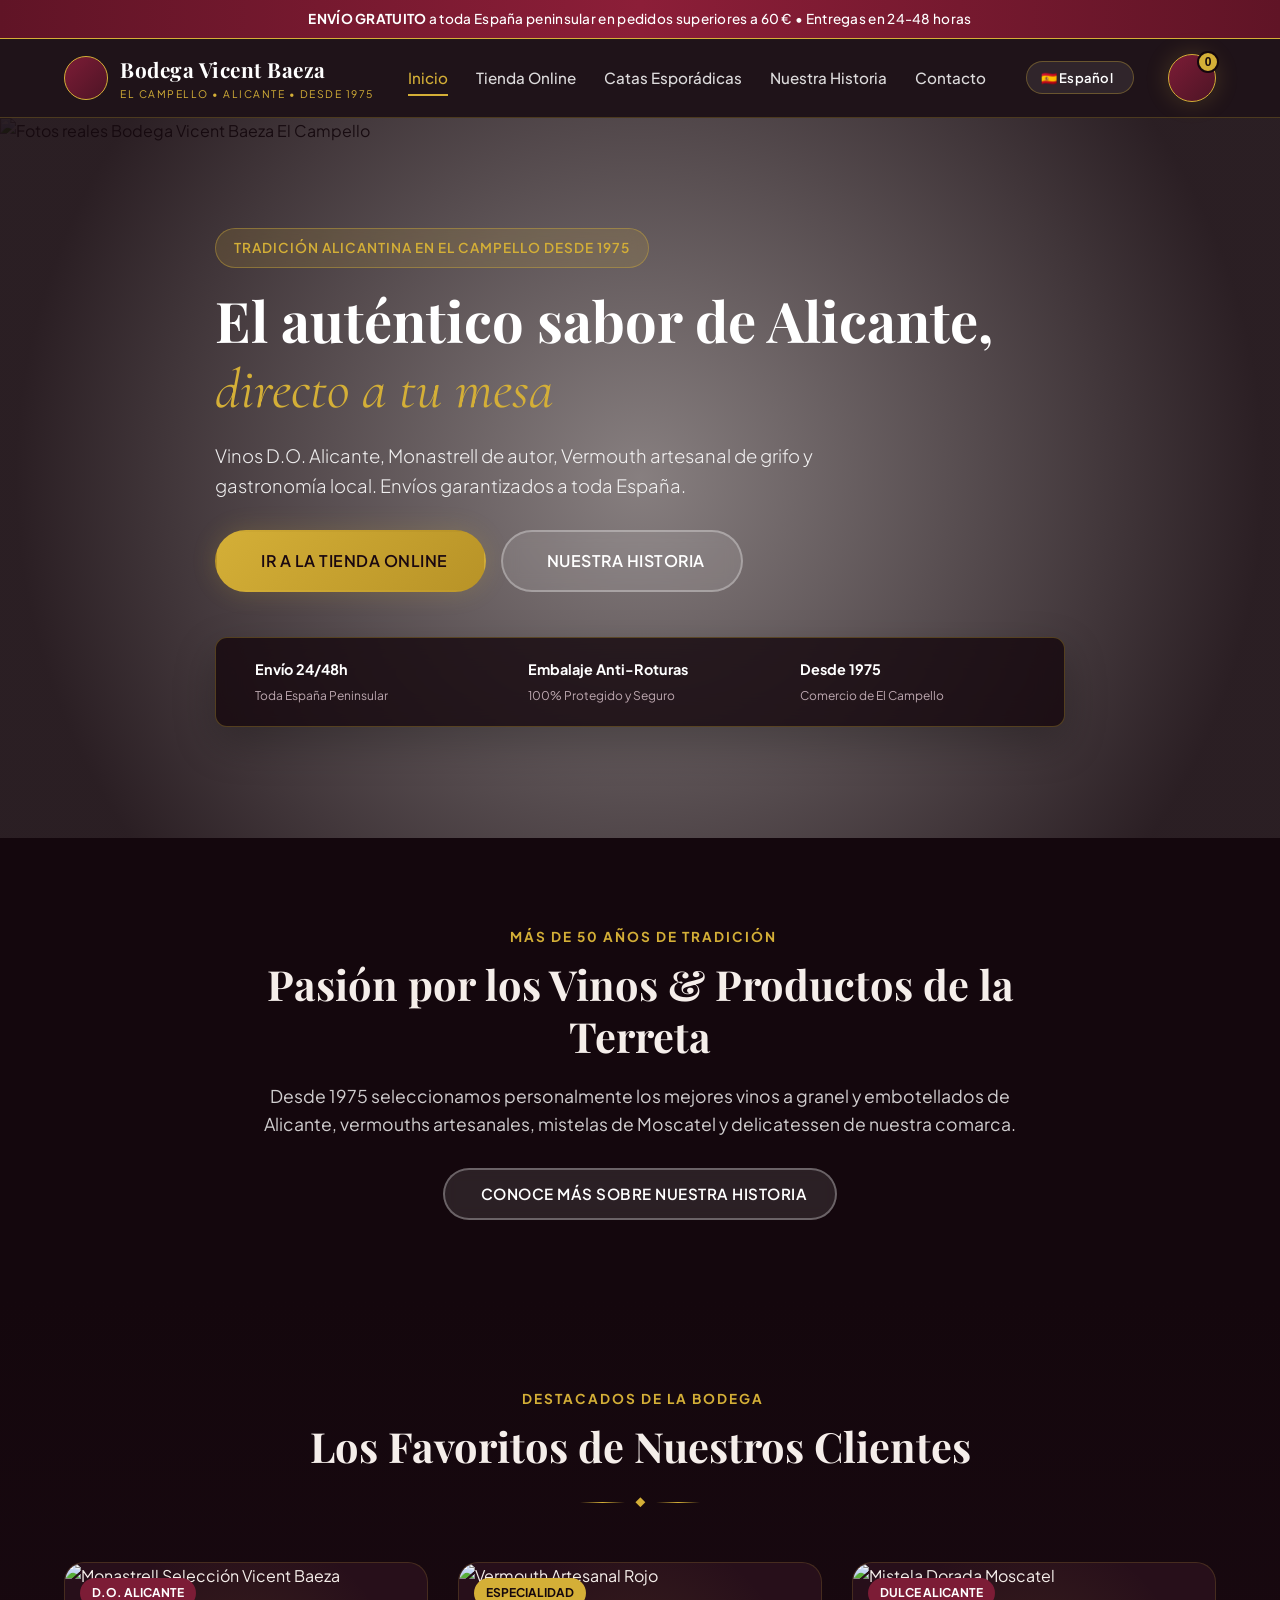
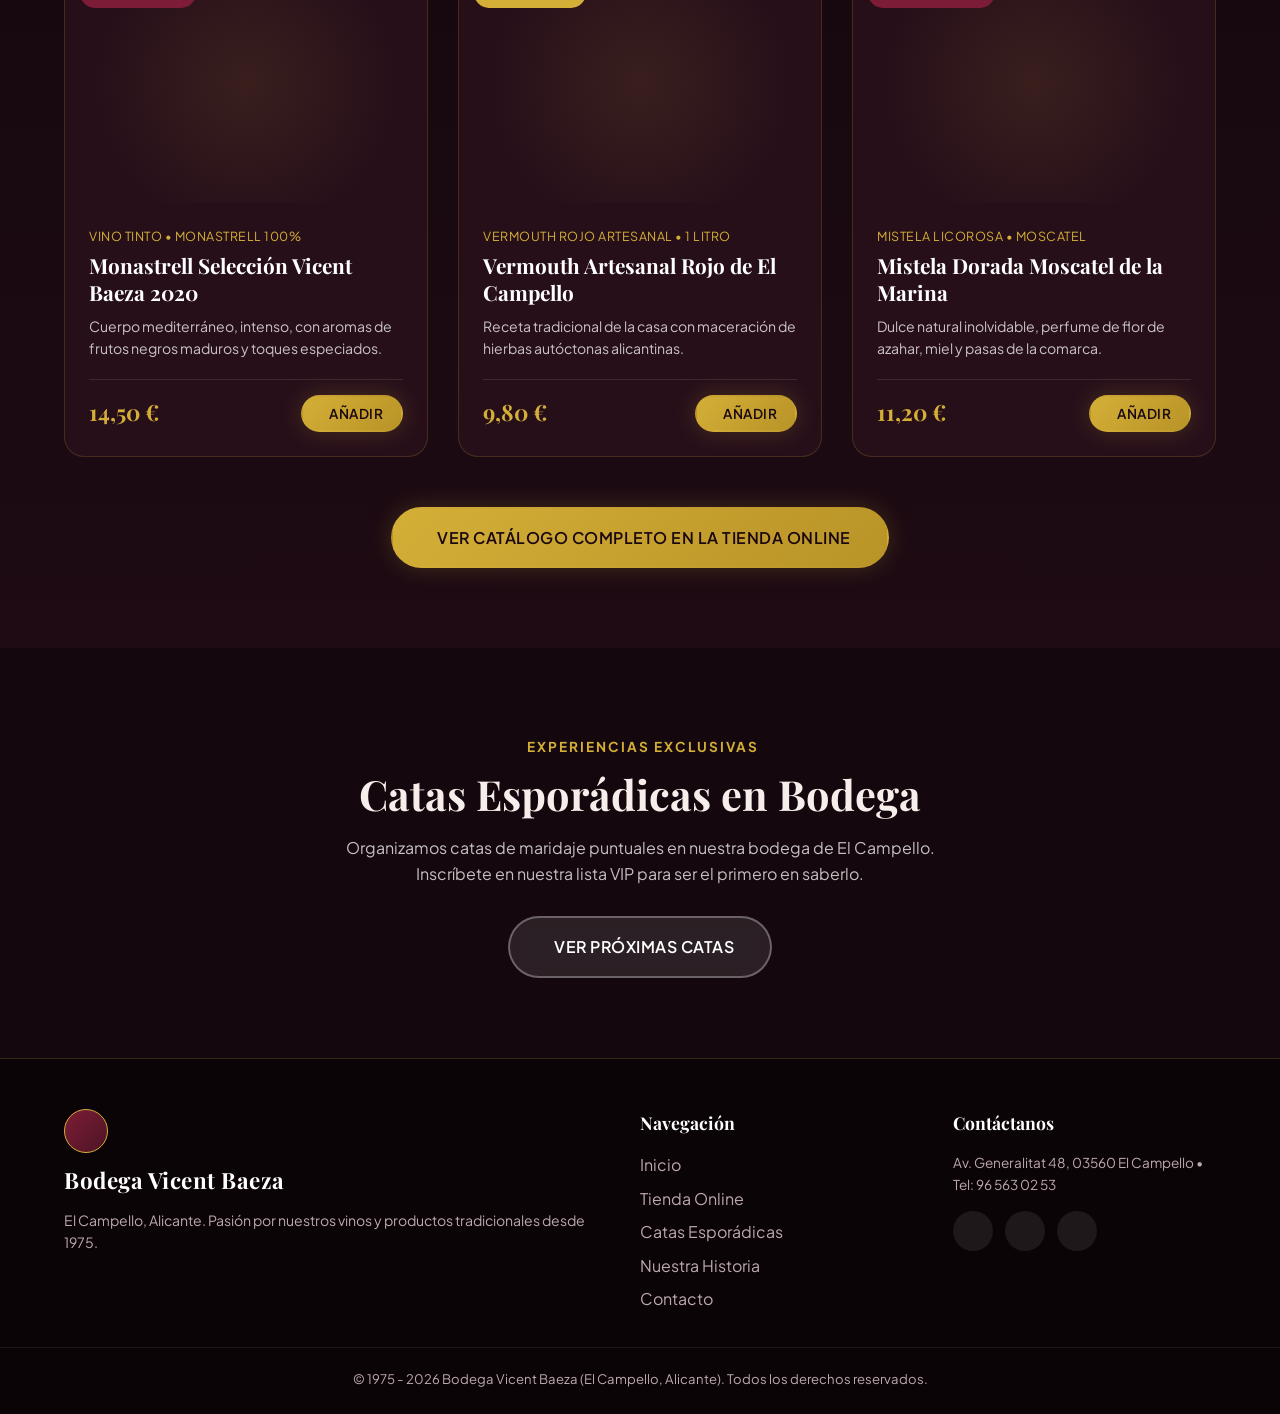
==== commit 24080717: "add languages_2" ====
--- a/index.html
+++ b/index.html
@@ -26,7 +26,7 @@
 
     <!-- Shipping Bar Announcement -->
     <div class="announcement-bar">
-        <div class="container text-center">
+        <div class="container text-center" data-i18n="announcement">
             <i class="ri-truck-line"></i> <strong>ENVÍO GRATUITO</strong> a toda España peninsular en pedidos superiores
             a 60 € • Entregas en 24-48 horas
         </div>
@@ -46,11 +46,24 @@
             </a>
 
             <nav class="nav-menu" id="navMenu">
-                <a href="index.html" class="nav-link active">Inicio</a>
-                <a href="tienda.html" class="nav-link">Tienda Online</a>
-                <a href="catas.html" class="nav-link">Catas Esporádicas</a>
-                <a href="historia.html" class="nav-link">Nuestra Historia</a>
-                <a href="contacto.html" class="nav-link">Contacto</a>
+                <a href="index.html" class="nav-link active" data-i18n="nav_home">Inicio</a>
+                <a href="tienda.html" class="nav-link" data-i18n="nav_shop">Tienda Online</a>
+                <a href="catas.html" class="nav-link" data-i18n="nav_tastings">Catas Esporádicas</a>
+                <a href="historia.html" class="nav-link" data-i18n="nav_history">Nuestra Historia</a>
+                <a href="contacto.html" class="nav-link" data-i18n="nav_contact">Contacto</a>
+
+                <!-- Language Selector -->
+                <div class="lang-selector">
+                    <button id="langSelectorBtn" aria-label="Seleccionar idioma">🇪🇸 Español <i
+                            class="ri-arrow-down-s-line"></i></button>
+                    <div id="langDropdown">
+                        <div class="lang-option active" data-lang="es"><span class="lang-flag">🇪🇸</span> Español</div>
+                        <div class="lang-option" data-lang="ca"><span class="lang-flag">🏴</span> Català</div>
+                        <div class="lang-option" data-lang="en"><span class="lang-flag">🇬🇧</span> English</div>
+                        <div class="lang-option" data-lang="fr"><span class="lang-flag">🇫🇷</span> Français</div>
+                        <div class="lang-option" data-lang="ru"><span class="lang-flag">🇷🇺</span> Русский</div>
+                    </div>
+                </div>
             </nav>
 
             <div class="header-actions">
@@ -74,18 +87,19 @@
         </div>
 
         <div class="hero-content container">
-            <div class="badge-heritage">
+            <div class="badge-heritage" data-i18n="hero_badge">
                 <i class="ri-map-pin-2-fill"></i> Tradición Alicantina en El Campello desde 1975
             </div>
-            <h1 class="hero-title">El auténtico sabor de Alicante,<br><em>directo a tu mesa</em></h1>
-            <p class="hero-subtitle">Vinos D.O. Alicante, Monastrell de autor, Vermouth artesanal de grifo y gastronomía
-                local. Envíos garantizados a toda España.</p>
+            <h1 class="hero-title" data-i18n="hero_title">El auténtico sabor de Alicante,<br><em>directo a tu mesa</em>
+            </h1>
+            <p class="hero-subtitle" data-i18n="hero_subtitle">Vinos D.O. Alicante, Monastrell de autor, Vermouth
+                artesanal de grifo y gastronomía local. Envíos garantizados a toda España.</p>
 
             <div class="hero-buttons">
-                <a href="tienda.html" class="btn btn-gold btn-lg"><i class="ri-shopping-bag-line"></i> Ir a la Tienda
-                    Online</a>
-                <a href="historia.html" class="btn btn-outline btn-lg"><i class="ri-history-line"></i> Nuestra
-                    Historia</a>
+                <a href="tienda.html" class="btn btn-gold btn-lg" data-i18n="hero_btn_shop"><i
+                        class="ri-shopping-bag-line"></i> Ir a la Tienda Online</a>
+                <a href="historia.html" class="btn btn-outline btn-lg" data-i18n="hero_btn_history"><i
+                        class="ri-history-line"></i> Nuestra Historia</a>
             </div>
 
             <!-- Features Trust Ribbon -->
@@ -93,22 +107,22 @@
                 <div class="trust-item">
                     <i class="ri-truck-fill"></i>
                     <div>
-                        <strong>Envío 24/48h</strong>
-                        <span>Toda España Peninsular</span>
+                        <strong data-i18n="trust_shipping_title">Envío 24/48h</strong>
+                        <span data-i18n="trust_shipping_sub">Toda España Peninsular</span>
                     </div>
                 </div>
                 <div class="trust-item">
                     <i class="ri-shield-check-fill"></i>
                     <div>
-                        <strong>Embalaje Anti-Roturas</strong>
-                        <span>100% Protegido y Seguro</span>
+                        <strong data-i18n="trust_packaging_title">Embalaje Anti-Roturas</strong>
+                        <span data-i18n="trust_packaging_sub">100% Protegido y Seguro</span>
                     </div>
                 </div>
                 <div class="trust-item">
                     <i class="ri-store-2-fill"></i>
                     <div>
-                        <strong>Desde 1975</strong>
-                        <span>Comercio de El Campello</span>
+                        <strong data-i18n="trust_since_title">Desde 1975</strong>
+                        <span data-i18n="trust_since_sub">Comercio de El Campello</span>
                     </div>
                 </div>
             </div>
@@ -118,14 +132,15 @@
     <!-- Short Intro & Heritage Teaser -->
     <section class="section-padding bg-dark text-center">
         <div class="container" style="max-width: 800px;">
-            <span class="section-subtitle"><i class="ri-award-line"></i> Más de 50 años de tradición</span>
-            <h2 class="section-title">Pasión por los Vinos & Productos de la Terreta</h2>
-            <p style="color: rgba(255,255,255,0.8); font-size: 1.1rem; margin: 20px 0 30px;">
+            <span class="section-subtitle"><i class="ri-award-line"></i> <span data-i18n="intro_subtitle">Más de 50 años
+                    de tradición</span></span>
+            <h2 class="section-title" data-i18n="intro_title">Pasión por los Vinos &amp; Productos de la Terreta</h2>
+            <p style="color: rgba(255,255,255,0.8); font-size: 1.1rem; margin: 20px 0 30px;" data-i18n="intro_text">
                 Desde 1975 seleccionamos personalmente los mejores vinos a granel y embotellados de Alicante, vermouths
                 artesanales, mistelas de Moscatel y delicatessen de nuestra comarca.
             </p>
-            <a href="historia.html" class="btn btn-outline"><i class="ri-arrow-right-line"></i> Conoce Más Sobre Nuestra
-                Historia</a>
+            <a href="historia.html" class="btn btn-outline" data-i18n="intro_btn"><i class="ri-arrow-right-line"></i>
+                Conoce Más Sobre Nuestra Historia</a>
         </div>
     </section>
 
@@ -133,8 +148,9 @@
     <section class="section-padding bg-dark-gradient">
         <div class="container">
             <div class="section-header text-center light-text">
-                <span class="section-subtitle"><i class="ri-star-line"></i> Destacados de la Bodega</span>
-                <h2 class="section-title">Los Favoritos de Nuestros Clientes</h2>
+                <span class="section-subtitle"><i class="ri-star-line"></i> <span
+                        data-i18n="featured_subtitle">Destacados de la Bodega</span></span>
+                <h2 class="section-title" data-i18n="featured_title">Los Favoritos de Nuestros Clientes</h2>
                 <div class="gold-separator"><span>◆</span></div>
             </div>
 
@@ -218,14 +234,16 @@
     <!-- Tastings & Visit Teaser Banner -->
     <section class="section-padding bg-dark">
         <div class="container text-center">
-            <span class="section-subtitle"><i class="ri-calendar-event-line"></i> Eventos Pop-Up</span>
-            <h2 class="section-title">Catas Guiadas Esporádicas en El Campello</h2>
-            <p style="color: rgba(255,255,255,0.75); max-width: 650px; margin: 15px auto 30px;">
-                Organizamos de manera esporádica jornadas de maridaje de vinos de Alicante con salazones tradicionales
-                en nuestra bodega física.
+            <span class="section-subtitle"><i class="ri-calendar-event-line"></i> <span
+                    data-i18n="tastings_teaser_subtitle">Experiencias Exclusivas</span></span>
+            <h2 class="section-title" data-i18n="tastings_teaser_title">Catas Esporádicas en Bodega</h2>
+            <p style="color: rgba(255,255,255,0.75); max-width: 650px; margin: 15px auto 30px;"
+                data-i18n="tastings_teaser_text">
+                Organizamos catas de maridaje puntuales en nuestra bodega de El Campello. Inscríbete en nuestra lista
+                VIP para ser el primero en saberlo.
             </p>
-            <a href="catas.html" class="btn btn-outline btn-lg"><i class="ri-user-add-line"></i> Apuntarse a la Lista
-                VIP de Catas</a>
+            <a href="catas.html" class="btn btn-outline btn-lg" data-i18n="tastings_teaser_btn"><i
+                    class="ri-calendar-event-line"></i> Ver Próximas Catas</a>
         </div>
     </section>
 
@@ -235,22 +253,23 @@
             <div class="footer-brand">
                 <span class="logo-emblem"><i class="ri-goblet-line"></i></span>
                 <span class="brand-name">Bodega Vicent Baeza</span>
-                <p>El Campello, Alicante. Pasión por nuestros vinos y productos tradicionales desde 1975.</p>
+                <p data-i18n="footer_tagline">El Campello, Alicante. Pasión por nuestros vinos y productos tradicionales
+                    desde 1975.</p>
             </div>
 
             <div class="footer-links">
-                <h4>Navegación</h4>
+                <h4 data-i18n="footer_nav_title">Navegación</h4>
                 <ul>
-                    <li><a href="index.html">Inicio</a></li>
-                    <li><a href="tienda.html">Tienda Online</a></li>
-                    <li><a href="catas.html">Catas Esporádicas</a></li>
-                    <li><a href="historia.html">Nuestra Historia</a></li>
-                    <li><a href="contacto.html">Contacto</a></li>
+                    <li><a href="index.html" data-i18n="nav_home">Inicio</a></li>
+                    <li><a href="tienda.html" data-i18n="nav_shop">Tienda Online</a></li>
+                    <li><a href="catas.html" data-i18n="nav_tastings">Catas Esporádicas</a></li>
+                    <li><a href="historia.html" data-i18n="nav_history">Nuestra Historia</a></li>
+                    <li><a href="contacto.html" data-i18n="nav_contact">Contacto</a></li>
                 </ul>
             </div>
 
             <div class="footer-social">
-                <h4>Contacto</h4>
+                <h4 data-i18n="footer_contact_title">Contacto</h4>
                 <p style="font-size: 0.85rem; margin-bottom: 15px;">Av. Generalitat 48, 03560 El Campello • Tel: 96 563
                     02 53</p>
                 <div class="social-icons">
@@ -379,6 +398,7 @@
         </div>
     </div>
 
+    <script src="i18n.js"></script>
     <script src="app.js"></script>
 </body>
 
--- a/styles.css
+++ b/styles.css
@@ -12,14 +12,14 @@
     --color-gold: #d4af37;
     --color-gold-hover: #f3cf65;
     --color-gold-glow: rgba(212, 175, 55, 0.25);
-    
+
     --color-cream: #fbf8f3;
     --color-cream-card: #ffffff;
     --color-text-dark: #241c1e;
     --color-text-muted: #6b5c62;
     --color-text-light: #f5eeea;
     --color-text-light-muted: #bda8b0;
-    
+
     /* Typography */
     --font-heading: 'Playfair Display', Georgia, serif;
     --font-body: 'Plus Jakarta Sans', -apple-system, sans-serif;
@@ -41,7 +41,9 @@
 }
 
 /* Reset & Global Base */
-*, *::before, *::after {
+*,
+*::before,
+*::after {
     box-sizing: border-box;
     margin: 0;
     padding: 0;
@@ -297,11 +299,13 @@
     transition: var(--transition-fast);
 }
 
-.nav-link:hover, .nav-link.active {
-    color: var(--color-gold);
-}
-
-.nav-link:hover::after, .nav-link.active::after {
+.nav-link:hover,
+.nav-link.active {
+    color: var(--color-gold);
+}
+
+.nav-link:hover::after,
+.nav-link.active::after {
     width: 100%;
 }
 
@@ -618,7 +622,8 @@
     transition: var(--transition-fast);
 }
 
-.filter-btn:hover, .filter-btn.active {
+.filter-btn:hover,
+.filter-btn.active {
     background: var(--color-gold);
     color: #14070d;
     border-color: var(--color-gold);
@@ -963,7 +968,8 @@
     gap: 50px;
 }
 
-.contact-info-card, .contact-form-card {
+.contact-info-card,
+.contact-form-card {
     background: var(--color-bg-card-dark);
     border: 1px solid rgba(255, 255, 255, 0.1);
     border-radius: var(--radius-lg);
@@ -971,7 +977,8 @@
     color: #ffffff;
 }
 
-.contact-info-card h3, .contact-form-card h3 {
+.contact-info-card h3,
+.contact-form-card h3 {
     font-family: var(--font-heading);
     font-size: 1.8rem;
     margin-bottom: 10px;
@@ -1083,7 +1090,8 @@
     font-size: 0.88rem;
 }
 
-.footer-links h4, .footer-social h4 {
+.footer-links h4,
+.footer-social h4 {
     color: #ffffff;
     font-family: var(--font-heading);
     font-size: 1.1rem;
@@ -1422,11 +1430,16 @@
    RESPONSIVE DESIGN
    ========================================== */
 @media (max-width: 992px) {
-    .hero-title, .page-title {
+
+    .hero-title,
+    .page-title {
         font-size: 2.5rem;
     }
 
-    .tasting-event-card, .history-grid, .contact-grid, .footer-container {
+    .tasting-event-card,
+    .history-grid,
+    .contact-grid,
+    .footer-container {
         grid-template-columns: 1fr;
     }
 
@@ -1454,7 +1467,9 @@
 }
 
 @media (max-width: 576px) {
-    .hero-title, .page-title {
+
+    .hero-title,
+    .page-title {
         font-size: 2.0rem;
     }
 
@@ -1462,3 +1477,269 @@
         max-width: 100%;
     }
 }
+
+/* ==========================================
+   IMAGE LIGHTBOX (ZOOM FULLSCREEN)
+   ========================================== */
+.product-img-box img,
+.gallery-item img,
+.history-image-card img,
+.event-image img {
+    cursor: pointer;
+}
+
+.gallery-item {
+    position: relative;
+    cursor: pointer;
+}
+
+.gallery-item::after,
+.product-img-box::after {
+    content: '\ef71';
+    font-family: 'remixicon';
+    position: absolute;
+    top: 50%;
+    left: 50%;
+    transform: translate(-50%, -50%) scale(0.7);
+    width: 44px;
+    height: 44px;
+    background: rgba(20, 7, 13, 0.75);
+    border: 1px solid var(--color-gold);
+    color: var(--color-gold);
+    border-radius: 50%;
+    display: flex;
+    align-items: center;
+    justify-content: center;
+    font-size: 1.3rem;
+    opacity: 0;
+    transition: var(--transition-fast);
+    pointer-events: none;
+    backdrop-filter: blur(4px);
+}
+
+.gallery-item:hover::after,
+.product-img-box:hover::after {
+    opacity: 1;
+    transform: translate(-50%, -50%) scale(1);
+}
+
+.lightbox-modal {
+    position: fixed;
+    inset: 0;
+    background: rgba(10, 3, 6, 0.94);
+    backdrop-filter: blur(12px);
+    z-index: 5000;
+    display: flex;
+    align-items: center;
+    justify-content: center;
+    opacity: 0;
+    visibility: hidden;
+    transition: var(--transition-fast);
+    padding: 20px;
+}
+
+.lightbox-modal.active {
+    opacity: 1;
+    visibility: visible;
+}
+
+.lightbox-wrapper {
+    position: relative;
+    max-width: 92vw;
+    max-height: 88vh;
+    display: flex;
+    flex-direction: column;
+    align-items: center;
+    justify-content: center;
+}
+
+.lightbox-img {
+    max-width: 100%;
+    max-height: 80vh;
+    object-fit: contain;
+    border-radius: var(--radius-md);
+    border: 1px solid var(--color-gold);
+    box-shadow: 0 0 50px rgba(212, 175, 55, 0.3), var(--shadow-lg);
+    animation: lightboxZoom 0.3s cubic-bezier(0.4, 0, 0.2, 1);
+}
+
+@keyframes lightboxZoom {
+    from {
+        transform: scale(0.9);
+        opacity: 0;
+    }
+
+    to {
+        transform: scale(1);
+        opacity: 1;
+    }
+}
+
+.lightbox-caption {
+    margin-top: 15px;
+    color: #ffffff;
+    font-family: var(--font-heading);
+    font-size: 1.05rem;
+    text-align: center;
+    background: rgba(20, 7, 13, 0.85);
+    padding: 8px 24px;
+    border-radius: var(--radius-full);
+    border: 1px solid rgba(212, 175, 55, 0.3);
+}
+
+.lightbox-close {
+    position: absolute;
+    top: 20px;
+    right: 25px;
+    background: rgba(255, 255, 255, 0.1);
+    border: 1px solid rgba(212, 175, 55, 0.4);
+    color: #ffffff;
+    width: 48px;
+    height: 48px;
+    border-radius: 50%;
+    font-size: 1.8rem;
+    cursor: pointer;
+    display: flex;
+    align-items: center;
+    justify-content: center;
+    transition: var(--transition-fast);
+    z-index: 5010;
+}
+
+.lightbox-close:hover {
+    background: var(--color-gold);
+    color: #14070d;
+}
+
+.lightbox-nav {
+    position: absolute;
+    top: 50%;
+    transform: translateY(-50%);
+    background: rgba(20, 7, 13, 0.8);
+    border: 1px solid var(--color-gold);
+    color: var(--color-gold);
+    width: 50px;
+    height: 50px;
+    border-radius: 50%;
+    font-size: 1.6rem;
+    cursor: pointer;
+    display: flex;
+    align-items: center;
+    justify-content: center;
+    transition: var(--transition-fast);
+    z-index: 5010;
+}
+
+.lightbox-nav:hover {
+    background: var(--color-gold);
+    color: #14070d;
+}
+
+.lightbox-prev {
+    left: 20px;
+}
+
+.lightbox-next {
+    right: 20px;
+}
+
+/* ==========================================
+   LANGUAGE SELECTOR
+   ========================================== */
+.lang-selector {
+    position: relative;
+    display: inline-flex;
+    align-items: center;
+    margin-left: 12px;
+}
+
+#langSelectorBtn {
+    background: rgba(255, 255, 255, 0.08);
+    border: 1px solid rgba(212, 175, 55, 0.35);
+    color: #ffffff;
+    padding: 7px 14px;
+    border-radius: var(--radius-full);
+    font-family: var(--font-body);
+    font-size: 0.82rem;
+    font-weight: 600;
+    cursor: pointer;
+    display: flex;
+    align-items: center;
+    gap: 6px;
+    transition: var(--transition-fast);
+    white-space: nowrap;
+    letter-spacing: 0.02em;
+}
+
+#langSelectorBtn:hover {
+    background: rgba(212, 175, 55, 0.15);
+    border-color: var(--color-gold);
+    color: var(--color-gold);
+}
+
+#langSelectorBtn i {
+    font-size: 0.75rem;
+    transition: transform 0.2s ease;
+}
+
+#langDropdown.open+#langSelectorBtn i,
+.lang-selector #langDropdown.open~#langSelectorBtn i {
+    transform: rotate(180deg);
+}
+
+#langDropdown {
+    position: absolute;
+    top: calc(100% + 10px);
+    right: 0;
+    background: var(--color-bg-dark);
+    border: 1px solid rgba(212, 175, 55, 0.3);
+    border-radius: var(--radius-md);
+    min-width: 160px;
+    box-shadow: 0 10px 40px rgba(0, 0, 0, 0.5), 0 0 0 1px rgba(212, 175, 55, 0.1);
+    overflow: hidden;
+    opacity: 0;
+    visibility: hidden;
+    transform: translateY(-8px);
+    transition: all 0.2s cubic-bezier(0.4, 0, 0.2, 1);
+    z-index: 2000;
+}
+
+#langDropdown.open {
+    opacity: 1;
+    visibility: visible;
+    transform: translateY(0);
+}
+
+.lang-option {
+    display: flex;
+    align-items: center;
+    gap: 10px;
+    padding: 11px 16px;
+    color: rgba(255, 255, 255, 0.8);
+    font-size: 0.88rem;
+    font-weight: 500;
+    cursor: pointer;
+    transition: var(--transition-fast);
+    border-bottom: 1px solid rgba(255, 255, 255, 0.05);
+}
+
+.lang-option:last-child {
+    border-bottom: none;
+}
+
+.lang-option:hover {
+    background: rgba(212, 175, 55, 0.12);
+    color: var(--color-gold);
+    padding-left: 20px;
+}
+
+.lang-option.active {
+    color: var(--color-gold);
+    background: rgba(212, 175, 55, 0.08);
+    font-weight: 700;
+}
+
+.lang-option .lang-flag {
+    font-size: 1.15rem;
+    flex-shrink: 0;
+}
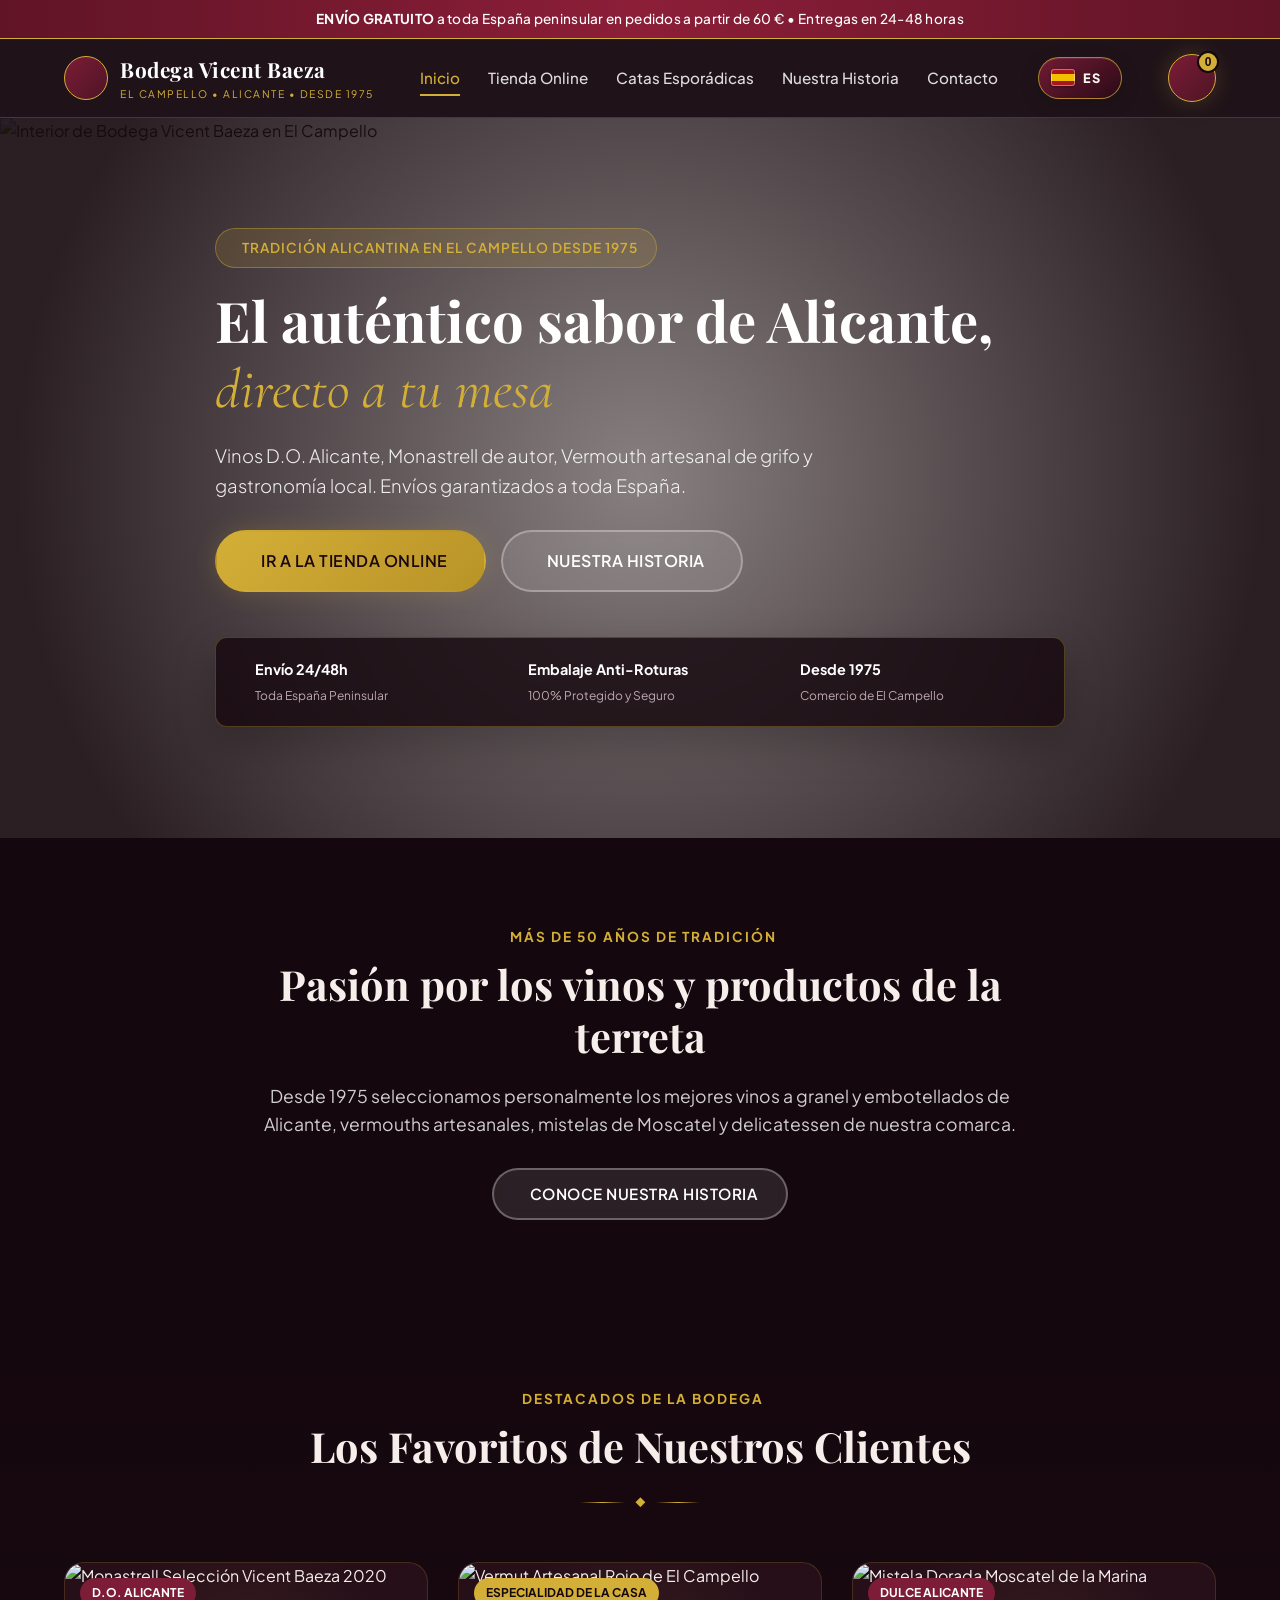
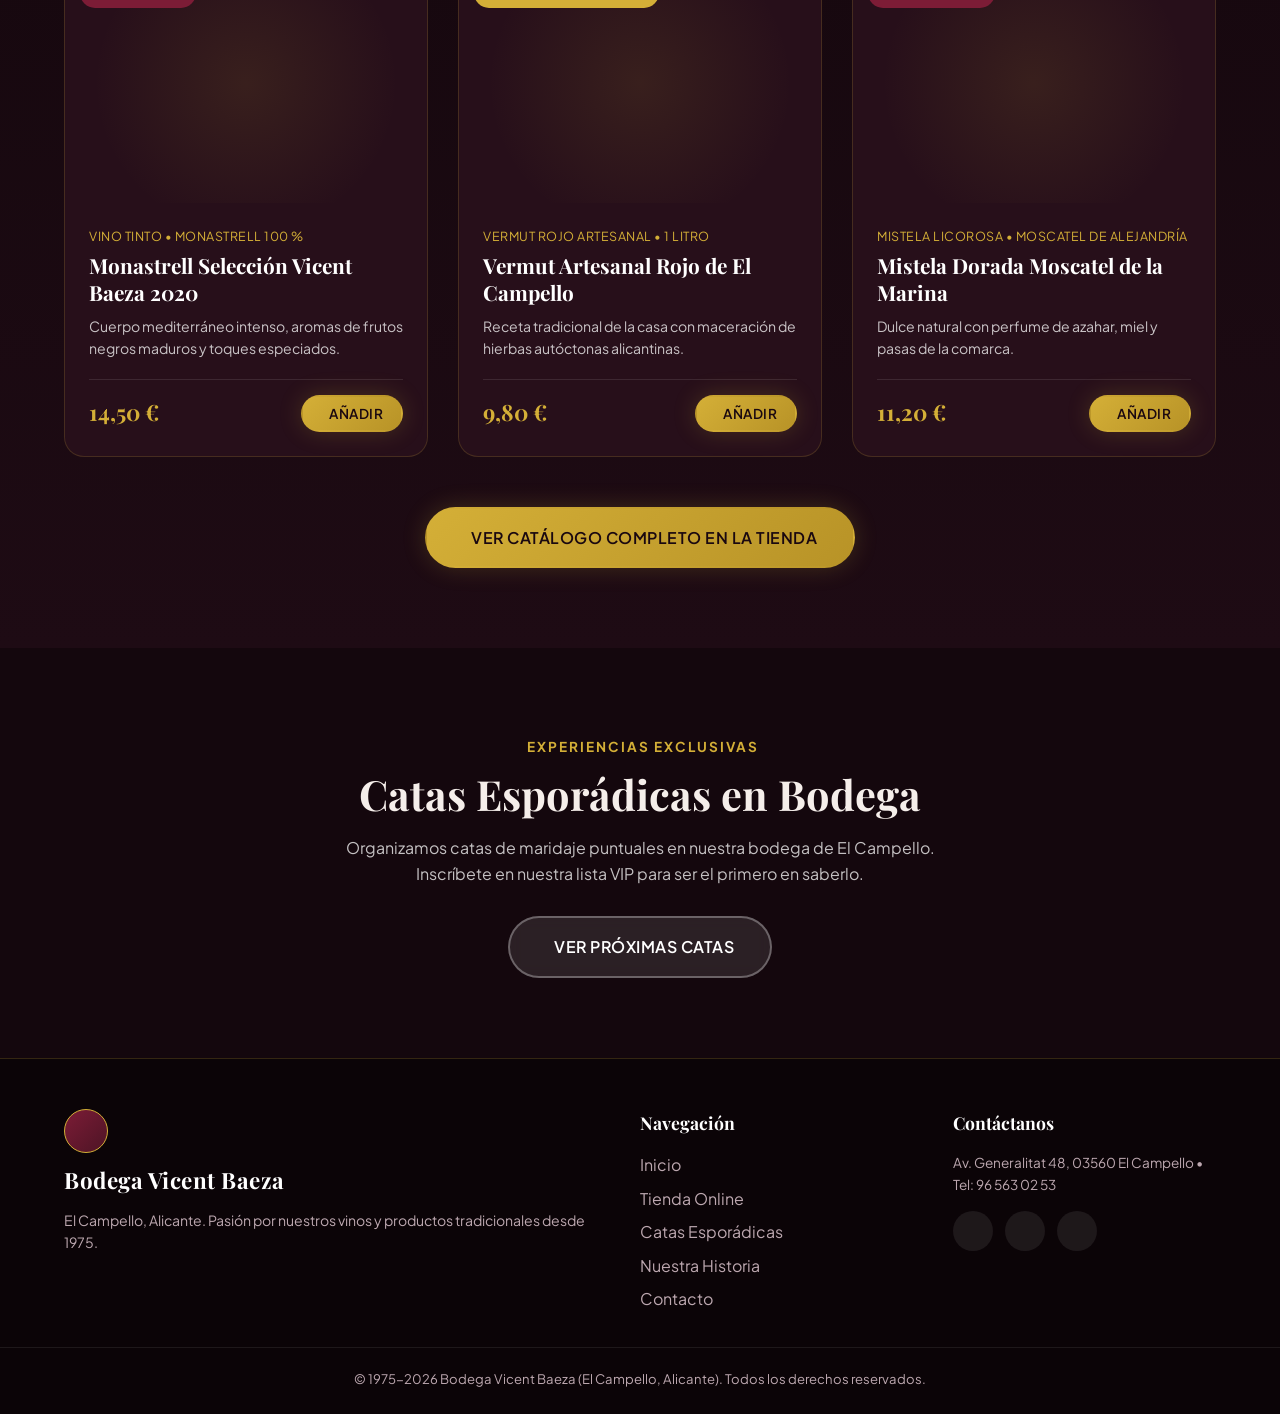
==== commit c6b92638: "resolve traduction errors" ====
--- a/index.html
+++ b/index.html
@@ -2,106 +2,133 @@
 <html lang="es">
 
 <head>
-    <meta charset="UTF-8">
-    <meta name="viewport" content="width=device-width, initial-scale=1.0">
+    <meta charset="utf-8" />
+    <meta content="width=device-width, initial-scale=1.0" name="viewport" />
+    <script>
+        (() => {
+            document.documentElement.classList.add('i18n-pending');
+            try {
+                const lang = localStorage.getItem('vb_lang');
+                if (['es', 'ca', 'en', 'fr', 'ru'].includes(lang)) document.documentElement.lang = lang;
+            } catch {
+                // i18n.js keeps the default language when storage is unavailable.
+            }
+            window.setTimeout(() => document.documentElement.classList.remove('i18n-pending'), 2000);
+        })();
+    </script>
     <title>Bodega Vicent Baeza | Vinos D.O. Alicante desde 1975</title>
-    <meta name="description"
-        content="Bodega fundada en 1975 en El Campello (Alicante). Venta online a toda España de Vinos D.O. Alicante, Vermouth artesanal, Mistela y productos gourmet.">
-
+    <meta
+        content="Bodega fundada en 1975 en El Campello (Alicante). Venta online a toda España de Vinos D.O. Alicante, Vermouth artesanal, Mistela y productos gourmet."
+        data-i18n-content="page_home_meta" name="description" />
     <!-- Google Fonts -->
-    <link rel="preconnect" href="https://fonts.googleapis.com">
-    <link rel="preconnect" href="https://fonts.gstatic.com" crossorigin>
+    <link href="https://fonts.googleapis.com" rel="preconnect" />
+    <link crossorigin="" href="https://fonts.gstatic.com" rel="preconnect" />
     <link
-        href="https://fonts.googleapis.com/css2?family=Cormorant+Garamond:ital,wght@0,500;0,700;1,400&family=Playfair+Display:ital,wght@0,600;0,700;1,400&family=Plus+Jakarta+Sans:wght@300;400;500;600;700&display=swap"
-        rel="stylesheet">
-
+        href="https://fonts.googleapis.com/css2?family=Cormorant+Garamond:ital,wght@0,500;0,700;1,400&amp;family=Playfair+Display:ital,wght@0,600;0,700;1,400&amp;family=Plus+Jakarta+Sans:wght@300;400;500;600;700&amp;display=swap"
+        rel="stylesheet" />
     <!-- RemixIcon Icons -->
-    <link href="https://cdn.jsdelivr.net/npm/remixicon@3.5.0/fonts/remixicon.css" rel="stylesheet">
-
+    <link href="https://cdn.jsdelivr.net/npm/remixicon@3.5.0/fonts/remixicon.css" rel="stylesheet" />
     <!-- Stylesheet -->
-    <link rel="stylesheet" href="styles.css">
+    <link href="styles.css" rel="stylesheet" />
 </head>
 
-<body>
-
+<body data-page="home">
     <!-- Shipping Bar Announcement -->
     <div class="announcement-bar">
-        <div class="container text-center" data-i18n="announcement">
+        <div class="container text-center" data-i18n-html="announcement">
             <i class="ri-truck-line"></i> <strong>ENVÍO GRATUITO</strong> a toda España peninsular en pedidos superiores
             a 60 € • Entregas en 24-48 horas
         </div>
     </div>
-
     <!-- Header Navigation -->
     <header class="site-header" id="siteHeader">
         <div class="header-container container">
-            <a href="index.html" class="brand-logo">
-                <img src="assets/images/logo.png" alt="Bodega Vicent Baeza" class="logo-img"
-                    onerror="this.style.display='none'">
+            <a class="brand-logo" href="index.html">
+                <img alt="Bodega Vicent Baeza" class="logo-img" data-i18n-alt="logo_alt"
+                    onerror="this.style.display='none'" src="assets/images/logo.png" />
                 <span class="logo-emblem"><i class="ri-goblet-line"></i></span>
                 <div class="logo-text">
                     <span class="brand-name">Bodega Vicent Baeza</span>
-                    <span class="brand-tagline">EL CAMPELLO • ALICANTE • DESDE 1975</span>
+                    <span class="brand-tagline" data-i18n="brand_tagline">EL CAMPELLO • ALICANTE • DESDE 1975</span>
                 </div>
             </a>
-
             <nav class="nav-menu" id="navMenu">
-                <a href="index.html" class="nav-link active" data-i18n="nav_home">Inicio</a>
-                <a href="tienda.html" class="nav-link" data-i18n="nav_shop">Tienda Online</a>
-                <a href="catas.html" class="nav-link" data-i18n="nav_tastings">Catas Esporádicas</a>
-                <a href="historia.html" class="nav-link" data-i18n="nav_history">Nuestra Historia</a>
-                <a href="contacto.html" class="nav-link" data-i18n="nav_contact">Contacto</a>
-
+                <a class="nav-link active" data-i18n="nav_home" href="index.html">Inicio</a>
+                <a class="nav-link" data-i18n="nav_shop" href="tienda.html">Tienda Online</a>
+                <a class="nav-link" data-i18n="nav_tastings" href="catas.html">Catas Esporádicas</a>
+                <a class="nav-link" data-i18n="nav_history" href="historia.html">Nuestra Historia</a>
+                <a class="nav-link" data-i18n="nav_contact" href="contacto.html">Contacto</a>
                 <!-- Language Selector -->
                 <div class="lang-selector">
-                    <button id="langSelectorBtn" aria-label="Seleccionar idioma">🇪🇸 Español <i
-                            class="ri-arrow-down-s-line"></i></button>
-                    <div id="langDropdown">
-                        <div class="lang-option active" data-lang="es"><span class="lang-flag">🇪🇸</span> Español</div>
-                        <div class="lang-option" data-lang="ca"><span class="lang-flag">🏴</span> Català</div>
-                        <div class="lang-option" data-lang="en"><span class="lang-flag">🇬🇧</span> English</div>
-                        <div class="lang-option" data-lang="fr"><span class="lang-flag">🇫🇷</span> Français</div>
-                        <div class="lang-option" data-lang="ru"><span class="lang-flag">🇷🇺</span> Русский</div>
+                    <button aria-controls="langDropdown" aria-expanded="false" aria-haspopup="listbox"
+                        data-i18n-aria-label="language_selector_label" data-i18n-title="language_selector_label"
+                        id="langSelectorBtn" type="button">
+                        <span aria-hidden="true" class="lang-current-flag lang-flag lang-flag-es">🇪🇸</span>
+                        <span class="lang-current-code">ES</span>
+                        <i aria-hidden="true" class="ri-arrow-down-s-line"></i>
+                    </button>
+                    <div aria-hidden="true" aria-label="Idiomas disponibles" data-i18n-aria-label="language_list_label"
+                        id="langDropdown" inert role="listbox">
+                        <button aria-selected="true" class="lang-option active" data-lang="es" role="option"
+                            tabindex="-1" type="button"><span aria-hidden="true"
+                                class="lang-flag lang-flag-es">🇪🇸</span><span
+                                class="lang-option-name">Español</span><i aria-hidden="true"
+                                class="ri-check-line lang-option-check"></i></button>
+                        <button aria-selected="false" class="lang-option" data-lang="ca" role="option" tabindex="-1"
+                            type="button"><span aria-hidden="true" class="lang-flag lang-flag-senyera"></span><span
+                                class="lang-option-name">Català</span><i aria-hidden="true"
+                                class="ri-check-line lang-option-check"></i></button>
+                        <button aria-selected="false" class="lang-option" data-lang="en" role="option" tabindex="-1"
+                            type="button"><span aria-hidden="true" class="lang-flag lang-flag-en">🇬🇧</span><span
+                                class="lang-option-name">English</span><i aria-hidden="true"
+                                class="ri-check-line lang-option-check"></i></button>
+                        <button aria-selected="false" class="lang-option" data-lang="fr" role="option" tabindex="-1"
+                            type="button"><span aria-hidden="true" class="lang-flag lang-flag-fr">🇫🇷</span><span
+                                class="lang-option-name">Français</span><i aria-hidden="true"
+                                class="ri-check-line lang-option-check"></i></button>
+                        <button aria-selected="false" class="lang-option" data-lang="ru" role="option" tabindex="-1"
+                            type="button"><span aria-hidden="true" class="lang-flag lang-flag-ru">🇷🇺</span><span
+                                class="lang-option-name">Русский</span><i aria-hidden="true"
+                                class="ri-check-line lang-option-check"></i></button>
                     </div>
                 </div>
             </nav>
-
             <div class="header-actions">
-                <button class="cart-trigger-btn" id="cartTriggerBtn" aria-label="Ver Carrito de Compra">
+                <button aria-label="Ver Carrito de Compra" class="cart-trigger-btn"
+                    data-i18n-aria-label="cart_open_label" data-i18n-title="cart_open_label" id="cartTriggerBtn">
                     <i class="ri-shopping-bag-3-line"></i>
                     <span class="cart-badge" id="cartBadgeCount">0</span>
                 </button>
-                <button class="mobile-toggle" id="mobileToggle" aria-label="Abrir menú">
+                <button aria-label="Abrir menú" class="mobile-toggle" data-i18n-aria-label="menu_open_label"
+                    data-i18n-title="menu_open_label" id="mobileToggle">
                     <i class="ri-menu-3-line"></i>
                 </button>
             </div>
         </div>
     </header>
-
     <!-- Clean Hero Section -->
     <section class="hero-section">
         <div class="hero-bg-wrapper">
-            <img src="assets/images/real/_LNF1237.JPG" alt="Fotos reales Bodega Vicent Baeza El Campello"
-                class="hero-bg-img">
+            <img alt="Fotos reales Bodega Vicent Baeza El Campello" class="hero-bg-img" data-i18n-alt="hero_image_alt"
+                src="assets/images/real/_LNF1237.JPG" />
             <div class="hero-overlay"></div>
         </div>
-
         <div class="hero-content container">
-            <div class="badge-heritage" data-i18n="hero_badge">
-                <i class="ri-map-pin-2-fill"></i> Tradición Alicantina en El Campello desde 1975
-            </div>
-            <h1 class="hero-title" data-i18n="hero_title">El auténtico sabor de Alicante,<br><em>directo a tu mesa</em>
+            <div class="badge-heritage"><i aria-hidden="true" class="ri-map-pin-2-fill"></i>
+                <span data-i18n="hero_badge">Tradición alicantina en El Campello desde 1975</span>
+            </div>
+            <h1 class="hero-title" data-i18n-html="hero_title">El auténtico sabor de Alicante,<br /><em>directo a tu
+                    mesa</em>
             </h1>
             <p class="hero-subtitle" data-i18n="hero_subtitle">Vinos D.O. Alicante, Monastrell de autor, Vermouth
                 artesanal de grifo y gastronomía local. Envíos garantizados a toda España.</p>
-
             <div class="hero-buttons">
-                <a href="tienda.html" class="btn btn-gold btn-lg" data-i18n="hero_btn_shop"><i
-                        class="ri-shopping-bag-line"></i> Ir a la Tienda Online</a>
-                <a href="historia.html" class="btn btn-outline btn-lg" data-i18n="hero_btn_history"><i
-                        class="ri-history-line"></i> Nuestra Historia</a>
-            </div>
-
+                <a class="btn btn-gold btn-lg" href="tienda.html"><i aria-hidden="true"
+                        class="ri-shopping-bag-line"></i> <span data-i18n="hero_btn_shop">Ir a la tienda
+                        online</span></a>
+                <a class="btn btn-outline btn-lg" href="historia.html"><i aria-hidden="true"
+                        class="ri-history-line"></i> <span data-i18n="hero_btn_history">Nuestra historia</span></a>
+            </div>
             <!-- Features Trust Ribbon -->
             <div class="hero-trust-bar">
                 <div class="trust-item">
@@ -128,22 +155,20 @@
             </div>
         </div>
     </section>
-
     <!-- Short Intro & Heritage Teaser -->
     <section class="section-padding bg-dark text-center">
         <div class="container" style="max-width: 800px;">
             <span class="section-subtitle"><i class="ri-award-line"></i> <span data-i18n="intro_subtitle">Más de 50 años
                     de tradición</span></span>
             <h2 class="section-title" data-i18n="intro_title">Pasión por los Vinos &amp; Productos de la Terreta</h2>
-            <p style="color: rgba(255,255,255,0.8); font-size: 1.1rem; margin: 20px 0 30px;" data-i18n="intro_text">
+            <p data-i18n="intro_text" style="color: rgba(255,255,255,0.8); font-size: 1.1rem; margin: 20px 0 30px;">
                 Desde 1975 seleccionamos personalmente los mejores vinos a granel y embotellados de Alicante, vermouths
                 artesanales, mistelas de Moscatel y delicatessen de nuestra comarca.
             </p>
-            <a href="historia.html" class="btn btn-outline" data-i18n="intro_btn"><i class="ri-arrow-right-line"></i>
-                Conoce Más Sobre Nuestra Historia</a>
+            <a class="btn btn-outline" href="historia.html"><i aria-hidden="true" class="ri-arrow-right-line"></i> <span
+                    data-i18n="intro_btn">Conoce nuestra historia</span></a>
         </div>
     </section>
-
     <!-- Featured Products Preview Section (Only 3 Items for Clean Look) -->
     <section class="section-padding bg-dark-gradient">
         <div class="container">
@@ -153,100 +178,100 @@
                 <h2 class="section-title" data-i18n="featured_title">Los Favoritos de Nuestros Clientes</h2>
                 <div class="gold-separator"><span>◆</span></div>
             </div>
-
             <div class="product-grid" style="grid-template-columns: repeat(auto-fit, minmax(280px, 1fr));">
-
                 <!-- Product 1 -->
-                <div class="product-card">
-                    <div class="product-badge">D.O. Alicante</div>
+                <div class="product-card" data-name-key="product_1_title" data-product-id="p1">
+                    <div class="product-badge" data-i18n="product_1_badge">D.O. Alicante</div>
                     <div class="product-img-box">
-                        <img src="assets/images/real/_LNF1241.JPG" alt="Monastrell Selección Vicent Baeza">
+                        <img alt="Monastrell Selección Vicent Baeza" data-i18n-alt="product_1_title"
+                            src="assets/images/real/_LNF1241.JPG" />
                     </div>
                     <div class="product-info">
-                        <span class="product-sub">Vino Tinto • Monastrell 100%</span>
-                        <h3 class="product-title">Monastrell Selección Vicent Baeza 2020</h3>
-                        <p class="product-desc">Cuerpo mediterráneo, intenso, con aromas de frutos negros maduros y
+                        <span class="product-sub" data-i18n="product_1_sub">Vino Tinto • Monastrell 100%</span>
+                        <h3 class="product-title" data-i18n="product_1_title">Monastrell Selección Vicent Baeza 2020
+                        </h3>
+                        <p class="product-desc" data-i18n="home_product_1_desc">Cuerpo mediterráneo, intenso, con aromas
+                            de frutos negros maduros y
                             toques especiados.</p>
                         <div class="product-footer">
                             <span class="product-price">14,50 €</span>
                             <button class="btn btn-gold btn-sm add-to-cart-btn" data-id="p1"
-                                data-name="Monastrell Selección Vicent Baeza 2020" data-price="14.50"
-                                data-img="assets/images/real/_LNF1241.JPG">
-                                <i class="ri-shopping-cart-line"></i> Añadir
-                            </button>
-                        </div>
-                    </div>
-                </div>
-
+                                data-img="assets/images/real/_LNF1241.JPG" data-name-key="product_1_title"
+                                data-price="14.50" type="button"><i aria-hidden="true"
+                                    class="ri-shopping-cart-line"></i> <span
+                                    data-i18n="add_to_cart">Añadir</span></button>
+                        </div>
+                    </div>
+                </div>
                 <!-- Product 2 -->
-                <div class="product-card">
-                    <div class="product-badge gold">Especialidad</div>
+                <div class="product-card" data-name-key="product_2_title" data-product-id="p2">
+                    <div class="product-badge gold" data-i18n="product_2_badge">Especialidad</div>
                     <div class="product-img-box">
-                        <img src="assets/images/real/_LNF1250.JPG" alt="Vermouth Artesanal Rojo">
+                        <img alt="Vermouth Artesanal Rojo" data-i18n-alt="product_2_title"
+                            src="assets/images/real/_LNF1250.JPG" />
                     </div>
                     <div class="product-info">
-                        <span class="product-sub">Vermouth Rojo Artesanal • 1 Litro</span>
-                        <h3 class="product-title">Vermouth Artesanal Rojo de El Campello</h3>
-                        <p class="product-desc">Receta tradicional de la casa con maceración de hierbas autóctonas
+                        <span class="product-sub" data-i18n="product_2_sub">Vermouth Rojo Artesanal • 1 Litro</span>
+                        <h3 class="product-title" data-i18n="product_2_title">Vermouth Artesanal Rojo de El Campello
+                        </h3>
+                        <p class="product-desc" data-i18n="home_product_2_desc">Receta tradicional de la casa con
+                            maceración de hierbas autóctonas
                             alicantinas.</p>
                         <div class="product-footer">
                             <span class="product-price">9,80 €</span>
                             <button class="btn btn-gold btn-sm add-to-cart-btn" data-id="p2"
-                                data-name="Vermouth Artesanal Rojo de El Campello (1L)" data-price="9.80"
-                                data-img="assets/images/real/_LNF1250.JPG">
-                                <i class="ri-shopping-cart-line"></i> Añadir
-                            </button>
-                        </div>
-                    </div>
-                </div>
-
+                                data-img="assets/images/real/_LNF1250.JPG" data-name-key="product_2_title"
+                                data-price="9.80" type="button"><i aria-hidden="true" class="ri-shopping-cart-line"></i>
+                                <span data-i18n="add_to_cart">Añadir</span></button>
+                        </div>
+                    </div>
+                </div>
                 <!-- Product 3 -->
-                <div class="product-card">
-                    <div class="product-badge">Dulce Alicante</div>
+                <div class="product-card" data-name-key="product_3_title" data-product-id="p3">
+                    <div class="product-badge" data-i18n="product_3_badge">Dulce Alicante</div>
                     <div class="product-img-box">
-                        <img src="assets/images/real/_LNF1260.JPG" alt="Mistela Dorada Moscatel">
+                        <img alt="Mistela Dorada Moscatel" data-i18n-alt="product_3_title"
+                            src="assets/images/real/_LNF1260.JPG" />
                     </div>
                     <div class="product-info">
-                        <span class="product-sub">Mistela Licorosa • Moscatel</span>
-                        <h3 class="product-title">Mistela Dorada Moscatel de la Marina</h3>
-                        <p class="product-desc">Dulce natural inolvidable, perfume de flor de azahar, miel y pasas de la
+                        <span class="product-sub" data-i18n="product_3_sub">Mistela Licorosa • Moscatel</span>
+                        <h3 class="product-title" data-i18n="product_3_title">Mistela Dorada Moscatel de la Marina</h3>
+                        <p class="product-desc" data-i18n="home_product_3_desc">Dulce natural inolvidable, perfume de
+                            flor de azahar, miel y pasas de la
                             comarca.</p>
                         <div class="product-footer">
                             <span class="product-price">11,20 €</span>
                             <button class="btn btn-gold btn-sm add-to-cart-btn" data-id="p3"
-                                data-name="Mistela Dorada Moscatel de la Marina" data-price="11.20"
-                                data-img="assets/images/real/_LNF1260.JPG">
-                                <i class="ri-shopping-cart-line"></i> Añadir
-                            </button>
-                        </div>
-                    </div>
-                </div>
-
-            </div>
-
+                                data-img="assets/images/real/_LNF1260.JPG" data-name-key="product_3_title"
+                                data-price="11.20" type="button"><i aria-hidden="true"
+                                    class="ri-shopping-cart-line"></i> <span
+                                    data-i18n="add_to_cart">Añadir</span></button>
+                        </div>
+                    </div>
+                </div>
+            </div>
             <div class="text-center" style="margin-top: 50px;">
-                <a href="tienda.html" class="btn btn-gold btn-lg"><i class="ri-store-2-line"></i> Ver Catálogo Completo
-                    en la Tienda Online</a>
+                <a class="btn btn-gold btn-lg" href="tienda.html"><i aria-hidden="true" class="ri-store-2-line"></i>
+                    <span data-i18n="view_all_products">Ver el catálogo completo</span></a>
             </div>
         </div>
     </section>
-
     <!-- Tastings & Visit Teaser Banner -->
     <section class="section-padding bg-dark">
         <div class="container text-center">
             <span class="section-subtitle"><i class="ri-calendar-event-line"></i> <span
                     data-i18n="tastings_teaser_subtitle">Experiencias Exclusivas</span></span>
             <h2 class="section-title" data-i18n="tastings_teaser_title">Catas Esporádicas en Bodega</h2>
-            <p style="color: rgba(255,255,255,0.75); max-width: 650px; margin: 15px auto 30px;"
-                data-i18n="tastings_teaser_text">
+            <p data-i18n="tastings_teaser_text"
+                style="color: rgba(255,255,255,0.75); max-width: 650px; margin: 15px auto 30px;">
                 Organizamos catas de maridaje puntuales en nuestra bodega de El Campello. Inscríbete en nuestra lista
                 VIP para ser el primero en saberlo.
             </p>
-            <a href="catas.html" class="btn btn-outline btn-lg" data-i18n="tastings_teaser_btn"><i
-                    class="ri-calendar-event-line"></i> Ver Próximas Catas</a>
+            <a class="btn btn-outline btn-lg" href="catas.html"><i aria-hidden="true"
+                    class="ri-calendar-event-line"></i> <span data-i18n="tastings_teaser_btn">Ver próximas
+                    catas</span></a>
         </div>
     </section>
-
     <!-- Footer -->
     <footer class="site-footer">
         <div class="container footer-container">
@@ -256,150 +281,153 @@
                 <p data-i18n="footer_tagline">El Campello, Alicante. Pasión por nuestros vinos y productos tradicionales
                     desde 1975.</p>
             </div>
-
             <div class="footer-links">
                 <h4 data-i18n="footer_nav_title">Navegación</h4>
                 <ul>
-                    <li><a href="index.html" data-i18n="nav_home">Inicio</a></li>
-                    <li><a href="tienda.html" data-i18n="nav_shop">Tienda Online</a></li>
-                    <li><a href="catas.html" data-i18n="nav_tastings">Catas Esporádicas</a></li>
-                    <li><a href="historia.html" data-i18n="nav_history">Nuestra Historia</a></li>
-                    <li><a href="contacto.html" data-i18n="nav_contact">Contacto</a></li>
+                    <li><a data-i18n="nav_home" href="index.html">Inicio</a></li>
+                    <li><a data-i18n="nav_shop" href="tienda.html">Tienda Online</a></li>
+                    <li><a data-i18n="nav_tastings" href="catas.html">Catas Esporádicas</a></li>
+                    <li><a data-i18n="nav_history" href="historia.html">Nuestra Historia</a></li>
+                    <li><a data-i18n="nav_contact" href="contacto.html">Contacto</a></li>
                 </ul>
             </div>
-
             <div class="footer-social">
                 <h4 data-i18n="footer_contact_title">Contacto</h4>
-                <p style="font-size: 0.85rem; margin-bottom: 15px;">Av. Generalitat 48, 03560 El Campello • Tel: 96 563
-                    02 53</p>
+                <p data-i18n="footer_address" style="font-size: 0.85rem; margin-bottom: 15px;">Av. Generalitat 48, 03560
+                    El Campello • Tel: 96 563 02 53</p>
                 <div class="social-icons">
-                    <a href="#" aria-label="Instagram"><i class="ri-instagram-line"></i></a>
-                    <a href="#" aria-label="Facebook"><i class="ri-facebook-circle-line"></i></a>
-                    <a href="#" aria-label="WhatsApp"><i class="ri-whatsapp-line"></i></a>
+                    <a aria-label="Instagram" data-i18n-aria-label="social_instagram_label"
+                        data-i18n-title="social_instagram_label" href="#"><i class="ri-instagram-line"></i></a>
+                    <a aria-label="Facebook" data-i18n-aria-label="social_facebook_label"
+                        data-i18n-title="social_facebook_label" href="#"><i class="ri-facebook-circle-line"></i></a>
+                    <a aria-label="WhatsApp" data-i18n-aria-label="social_whatsapp_label"
+                        data-i18n-title="social_whatsapp_label" href="#"><i class="ri-whatsapp-line"></i></a>
                 </div>
             </div>
         </div>
         <div class="footer-bottom text-center">
-            <p>&copy; 1975 - 2026 Bodega Vicent Baeza (El Campello, Alicante). Todos los derechos reservados.</p>
+            <p data-i18n="footer_rights">© 1975 - 2026 Bodega Vicent Baeza (El Campello, Alicante). Todos los derechos
+                reservados.</p>
         </div>
     </footer>
-
     <!-- SLIDE-OUT CART DRAWER -->
-    <div class="cart-drawer-overlay" id="cartOverlay">
+    <div aria-hidden="true" aria-labelledby="cartDrawerTitle" aria-modal="true" class="cart-drawer-overlay"
+        id="cartOverlay" role="dialog">
         <div class="cart-drawer" id="cartDrawer">
             <div class="cart-drawer-header">
-                <h3><i class="ri-shopping-bag-3-line"></i> Carrito de Compra</h3>
-                <button class="cart-close-btn" id="cartCloseBtn">&times;</button>
-            </div>
-
+                <h3 id="cartDrawerTitle"><i aria-hidden="true" class="ri-shopping-bag-3-line"></i> <span
+                        data-i18n="cart_title">Carrito de compra</span></h3>
+                <button class="cart-close-btn" data-i18n-aria-label="cart_close_label"
+                    data-i18n-title="cart_close_label" id="cartCloseBtn" type="button">×</button>
+            </div>
             <div class="free-shipping-bar">
-                <p id="freeShippingText">¡Añade <strong>60,00 €</strong> más para <strong>ENVÍO GRATUITO</strong> a
-                    España!</p>
+                <p aria-live="polite" data-i18n-html="cart_free_shipping_initial" id="freeShippingText">¡Añade
+                    <strong>60,00 €</strong> más para <strong>ENVÍO GRATUITO</strong> a
+                    España!
+                </p>
                 <div class="progress-bar-bg">
                     <div class="progress-bar-fill" id="shippingProgressFill" style="width: 0%;"></div>
                 </div>
             </div>
-
-            <div class="cart-items-list" id="cartItemsList"></div>
-
+            <div aria-live="polite" class="cart-items-list" id="cartItemsList"></div>
             <div class="cart-drawer-footer">
                 <div class="cart-summary-line">
-                    <span>Subtotal:</span>
+                    <span data-i18n="cart_subtotal">Subtotal:</span>
                     <strong id="cartSubtotal">0,00 €</strong>
                 </div>
                 <div class="cart-summary-line">
-                    <span>Gastos de Envío:</span>
+                    <span data-i18n="cart_shipping">Gastos de Envío:</span>
                     <span id="cartShippingCost">4,95 €</span>
                 </div>
                 <div class="cart-summary-line total-line">
-                    <span>TOTAL A PAGAR:</span>
+                    <span data-i18n="cart_total">TOTAL A PAGAR:</span>
                     <strong id="cartGrandTotal">0,00 €</strong>
                 </div>
-                <button class="btn btn-gold btn-block btn-lg" id="checkoutBtn" disabled>
-                    <i class="ri-lock-2-line"></i> Tramitar Pedido Seguro
-                </button>
+                <button class="btn btn-gold btn-block btn-lg" disabled="" id="checkoutBtn"><i aria-hidden="true"
+                        class="ri-lock-2-line"></i> <span data-i18n="cart_checkout">Tramitar pedido
+                        seguro</span></button>
             </div>
         </div>
     </div>
-
     <!-- CHECKOUT MODAL -->
-    <div class="modal-overlay" id="checkoutModal">
+    <div aria-hidden="true" aria-labelledby="checkoutModalTitle" aria-modal="true" class="modal-overlay"
+        id="checkoutModal" role="dialog">
         <div class="modal-card" style="max-width: 650px;">
-            <button class="modal-close" id="checkoutModalClose">&times;</button>
+            <button class="modal-close" data-i18n-aria-label="checkout_close_label"
+                data-i18n-title="checkout_close_label" id="checkoutModalClose" type="button">×</button>
             <div class="modal-body" style="padding: 35px; color: #fff;">
                 <div class="modal-header-custom text-center" style="margin-bottom: 25px;">
-                    <h3 style="font-family: var(--font-heading); font-size: 1.8rem; color: var(--color-gold);">
-                        <i class="ri-shield-check-line"></i> Finalizar Pedido - Bodega Vicent Baeza
-                    </h3>
-                    <p style="font-size: 0.9rem; color: var(--color-text-light-muted);">Envíos a toda España en 24-48
+                    <h3 id="checkoutModalTitle"
+                        style="font-family: var(--font-heading); font-size: 1.8rem; color: var(--color-gold);"><i
+                            aria-hidden="true" class="ri-shield-check-line"></i> <span
+                            data-i18n="checkout_title">Finalizar pedido — Bodega Vicent Baeza</span></h3>
+                    <p data-i18n="checkout_subtitle" style="font-size: 0.9rem; color: var(--color-text-light-muted);">
+                        Envíos a toda España en 24-48
                         horas.</p>
                 </div>
-
-                <form id="checkoutForm" class="checkout-form">
+                <form class="checkout-form" id="checkoutForm">
                     <div class="form-grid">
                         <div class="form-group">
-                            <label>Nombre y Apellidos</label>
-                            <input type="text" id="shipName" class="form-control" placeholder="Ej. Pedro Pérez"
-                                required>
+                            <label data-i18n="checkout_name_label" for="shipName">Nombre y Apellidos</label>
+                            <input class="form-control" data-i18n-placeholder="checkout_name_placeholder" id="shipName"
+                                placeholder="Ej. Pedro Pérez" required="" type="text" />
                         </div>
                         <div class="form-group">
-                            <label>Correo Electrónico</label>
-                            <input type="email" id="shipEmail" class="form-control" placeholder="pedro@ejemplo.com"
-                                required>
+                            <label data-i18n="checkout_email_label" for="shipEmail">Correo Electrónico</label>
+                            <input class="form-control" data-i18n-placeholder="checkout_email_placeholder"
+                                id="shipEmail" placeholder="pedro@ejemplo.com" required="" type="email" />
                         </div>
                         <div class="form-group">
-                            <label>Teléfono</label>
-                            <input type="tel" id="shipPhone" class="form-control" placeholder="+34 600 000 000"
-                                required>
+                            <label data-i18n="checkout_phone_label" for="shipPhone">Teléfono</label>
+                            <input class="form-control" data-i18n-placeholder="checkout_phone_placeholder"
+                                id="shipPhone" placeholder="+34 600 000 000" required="" type="tel" />
                         </div>
                         <div class="form-group">
-                            <label>Código Postal</label>
-                            <input type="text" id="shipZip" class="form-control" placeholder="Ej: 03560" required>
-                        </div>
-                    </div>
-
+                            <label data-i18n="checkout_zip_label" for="shipZip">Código Postal</label>
+                            <input class="form-control" data-i18n-placeholder="checkout_zip_placeholder" id="shipZip"
+                                placeholder="Ej: 03560" required="" type="text" />
+                        </div>
+                    </div>
                     <div class="form-group" style="margin-top: 15px;">
-                        <label>Dirección de Envío Completa (España)</label>
-                        <input type="text" id="shipAddress" class="form-control" placeholder="Calle, Número, Piso..."
-                            required>
-                    </div>
-
+                        <label data-i18n="checkout_address_label" for="shipAddress">Dirección de Envío Completa
+                            (España)</label>
+                        <input class="form-control" data-i18n-placeholder="checkout_address_placeholder"
+                            id="shipAddress" placeholder="Calle, Número, Piso..." required="" type="text" />
+                    </div>
                     <div class="form-group" style="margin-top: 15px;">
-                        <label>Método de Pago Preferido</label>
-                        <select id="shipPayment" class="form-control">
-                            <option value="card">💳 Tarjeta de Crédito / Débito (Visa, Mastercard)</option>
-                            <option value="bizum">📱 Bizum (Pago Inmediato)</option>
-                            <option value="transfer">🏦 Transferencia Bancaria</option>
+                        <label data-i18n="checkout_payment_label" for="shipPayment">Método de Pago Preferido</label>
+                        <select class="form-control" id="shipPayment">
+                            <option data-i18n="checkout_payment_card" value="card">💳 Tarjeta de Crédito / Débito (Visa,
+                                Mastercard)</option>
+                            <option data-i18n="checkout_payment_bizum" value="bizum">📱 Bizum (Pago Inmediato)</option>
+                            <option data-i18n="checkout_payment_transfer" value="transfer">🏦 Transferencia Bancaria
+                            </option>
                         </select>
                     </div>
-
                     <div class="checkout-summary-box"
                         style="margin-top: 20px; background: rgba(0,0,0,0.3); padding: 15px; border-radius: 8px; border: 1px solid var(--color-gold);">
                         <div style="display:flex; justify-content:space-between; font-size:1.1rem; font-weight:bold;">
-                            <span>Importe Total:</span>
+                            <span data-i18n="checkout_total_label">Importe Total:</span>
                             <span id="modalFinalTotal" style="color: var(--color-gold);">0,00 €</span>
                         </div>
                     </div>
-
-                    <button type="submit" class="btn btn-gold btn-block btn-lg" style="margin-top: 20px;">
-                        <i class="ri-check-double-line"></i> Confirmar y Realizar Pedido
-                    </button>
+                    <button class="btn btn-gold btn-block btn-lg" style="margin-top: 20px;" type="submit"><i
+                            aria-hidden="true" class="ri-check-double-line"></i> <span
+                            data-i18n="checkout_submit">Confirmar y realizar pedido</span></button>
                 </form>
             </div>
         </div>
     </div>
-
     <!-- Toast Notification -->
-    <div class="toast-notification" id="toastNotification">
+    <div aria-hidden="true" aria-live="polite" class="toast-notification" id="toastNotification" role="status">
         <i class="ri-checkbox-circle-fill"></i>
         <div class="toast-text">
-            <h4 id="toastTitle">Producto Añadido</h4>
-            <p id="toastMsg">Tu selección ha sido agregada al carrito.</p>
+            <h4 id="toastTitle"></h4>
+            <p id="toastMsg"></p>
         </div>
     </div>
-
     <script src="i18n.js"></script>
     <script src="app.js"></script>
 </body>
 
-</html>+</html>
--- a/styles.css
+++ b/styles.css
@@ -1,6 +1,10 @@
 /* ==========================================
    BODEGA VICENT BAEZA - MULTI-PAGE DESIGN SYSTEM
    ========================================== */
+
+html.i18n-pending body {
+    visibility: hidden;
+}
 
 :root {
     /* Color Palette */
@@ -637,6 +641,21 @@
     gap: 30px;
 }
 
+.shop-no-results {
+    margin: 38px auto 0;
+    padding: 18px 24px;
+    max-width: 620px;
+    border: 1px solid rgba(212, 175, 55, 0.35);
+    border-radius: var(--radius-md);
+    background: rgba(212, 175, 55, 0.08);
+    color: var(--color-cream);
+    text-align: center;
+}
+
+.shop-no-results[hidden] {
+    display: none;
+}
+
 .product-card {
     background: var(--color-bg-card-dark);
     border: 1px solid rgba(212, 175, 55, 0.18);
@@ -1267,6 +1286,13 @@
     margin-bottom: 4px;
 }
 
+.cart-item-format {
+    margin-bottom: 3px;
+    color: var(--color-text-light-muted);
+    font-size: 0.72rem;
+    line-height: 1.35;
+}
+
 .cart-item-price {
     font-size: 0.85rem;
     color: var(--color-gold);
@@ -1370,9 +1396,11 @@
     border: 1px solid var(--color-gold);
     border-radius: var(--radius-lg);
     width: 100%;
+    max-height: calc(100vh - 40px);
     position: relative;
     box-shadow: var(--shadow-lg), var(--shadow-gold);
-    overflow: hidden;
+    overflow-x: hidden;
+    overflow-y: auto;
 }
 
 .modal-close {
@@ -1444,14 +1472,19 @@
     }
 
     .nav-menu {
-        position: fixed;
-        top: 70px;
+        position: absolute;
+        top: 100%;
         left: 0;
         width: 100%;
+        max-height: calc(100vh - 70px);
+        z-index: 5050;
         background-color: var(--color-bg-dark);
         flex-direction: column;
         padding: 30px;
         gap: 20px;
+        overflow-x: hidden;
+        overflow-y: auto;
+        overscroll-behavior: contain;
         transform: translateY(-150%);
         transition: var(--transition-smooth);
         border-bottom: 1px solid var(--color-gold);
@@ -1475,6 +1508,30 @@
 
     .cart-drawer {
         max-width: 100%;
+    }
+
+    .brand-name {
+        font-size: 1.05rem;
+    }
+
+    .brand-tagline {
+        font-size: 0.56rem;
+        letter-spacing: 0.75px;
+    }
+}
+
+@media (max-width: 410px) {
+    .brand-tagline {
+        display: none;
+    }
+
+    .header-actions {
+        gap: 8px;
+    }
+
+    .cart-trigger-btn {
+        width: 44px;
+        height: 44px;
     }
 }
 
@@ -1587,6 +1644,15 @@
     border: 1px solid rgba(212, 175, 55, 0.3);
 }
 
+.lightbox-counter {
+    margin-top: 8px;
+    color: var(--color-text-light-muted);
+    font-size: 0.78rem;
+    font-weight: 600;
+    letter-spacing: 0.04em;
+    text-align: center;
+}
+
 .lightbox-close {
     position: absolute;
     top: 20px;
@@ -1651,95 +1717,285 @@
     display: inline-flex;
     align-items: center;
     margin-left: 12px;
+    z-index: 5100;
 }
 
 #langSelectorBtn {
-    background: rgba(255, 255, 255, 0.08);
-    border: 1px solid rgba(212, 175, 55, 0.35);
-    color: #ffffff;
-    padding: 7px 14px;
+    min-width: 82px;
+    min-height: 42px;
+    padding: 8px 12px;
+    background: linear-gradient(145deg, rgba(124, 28, 54, 0.9), rgba(43, 11, 25, 0.96));
+    border: 1px solid rgba(212, 175, 55, 0.72);
     border-radius: var(--radius-full);
+    color: var(--color-cream);
+    box-shadow: inset 0 1px 0 rgba(255, 255, 255, 0.08), 0 5px 18px rgba(0, 0, 0, 0.24);
     font-family: var(--font-body);
-    font-size: 0.82rem;
-    font-weight: 600;
+    font-size: 0.8rem;
+    font-weight: 800;
+    letter-spacing: 0.08em;
     cursor: pointer;
     display: flex;
     align-items: center;
-    gap: 6px;
+    justify-content: center;
+    gap: 8px;
     transition: var(--transition-fast);
     white-space: nowrap;
-    letter-spacing: 0.02em;
 }
 
 #langSelectorBtn:hover {
-    background: rgba(212, 175, 55, 0.15);
-    border-color: var(--color-gold);
-    color: var(--color-gold);
+    background: linear-gradient(145deg, rgba(145, 37, 67, 0.98), rgba(66, 14, 34, 0.98));
+    border-color: var(--color-gold-hover);
+    color: var(--color-gold-hover);
+    box-shadow: var(--shadow-gold);
+    transform: translateY(-1px);
+}
+
+#langSelectorBtn:focus-visible,
+.lang-option:focus-visible {
+    outline: 2px solid var(--color-gold-hover);
+    outline-offset: 3px;
 }
 
 #langSelectorBtn i {
-    font-size: 0.75rem;
+    font-size: 0.9rem;
     transition: transform 0.2s ease;
 }
 
-#langDropdown.open+#langSelectorBtn i,
-.lang-selector #langDropdown.open~#langSelectorBtn i {
+#langSelectorBtn[aria-expanded="true"] i {
     transform: rotate(180deg);
 }
 
 #langDropdown {
     position: absolute;
-    top: calc(100% + 10px);
+    top: calc(100% + 9px);
     right: 0;
-    background: var(--color-bg-dark);
-    border: 1px solid rgba(212, 175, 55, 0.3);
-    border-radius: var(--radius-md);
-    min-width: 160px;
-    box-shadow: 0 10px 40px rgba(0, 0, 0, 0.5), 0 0 0 1px rgba(212, 175, 55, 0.1);
+    width: max-content;
+    min-width: 210px;
+    max-width: calc(100vw - 32px);
+    padding: 6px;
+    background: linear-gradient(155deg, #2b0b19 0%, #14070d 100%);
+    border: 1px solid rgba(212, 175, 55, 0.78);
+    border-radius: 14px;
+    box-shadow: 0 18px 48px rgba(0, 0, 0, 0.56), 0 0 0 1px rgba(212, 175, 55, 0.08);
     overflow: hidden;
     opacity: 0;
     visibility: hidden;
-    transform: translateY(-8px);
-    transition: all 0.2s cubic-bezier(0.4, 0, 0.2, 1);
-    z-index: 2000;
+    pointer-events: none;
+    transform: translateY(-8px) scale(0.98);
+    transform-origin: top right;
+    transition: opacity 0.18s ease, transform 0.18s ease;
+    z-index: 5200;
 }
 
 #langDropdown.open {
     opacity: 1;
     visibility: visible;
-    transform: translateY(0);
+    pointer-events: auto;
+    transform: translateY(0) scale(1);
 }
 
 .lang-option {
-    display: flex;
-    align-items: center;
-    gap: 10px;
-    padding: 11px 16px;
-    color: rgba(255, 255, 255, 0.8);
+    width: 100%;
+    min-height: 44px;
+    padding: 10px 12px;
+    display: flex;
+    align-items: center;
+    gap: 11px;
+    border: 0;
+    border-radius: 9px;
+    background: transparent;
+    color: rgba(251, 248, 243, 0.88);
+    font-family: var(--font-body);
     font-size: 0.88rem;
-    font-weight: 500;
+    font-weight: 600;
+    line-height: 1.25;
+    text-align: left;
+    white-space: nowrap;
     cursor: pointer;
-    transition: var(--transition-fast);
-    border-bottom: 1px solid rgba(255, 255, 255, 0.05);
-}
-
-.lang-option:last-child {
-    border-bottom: none;
-}
-
-.lang-option:hover {
+    transition: background-color 0.16s ease, color 0.16s ease, transform 0.16s ease;
+}
+
+.lang-option:hover,
+.lang-option:focus-visible {
+    background: rgba(212, 175, 55, 0.16);
+    color: #ffffff;
+    transform: translateX(2px);
+}
+
+.lang-option.active {
+    color: var(--color-gold-hover);
     background: rgba(212, 175, 55, 0.12);
-    color: var(--color-gold);
-    padding-left: 20px;
-}
-
-.lang-option.active {
-    color: var(--color-gold);
-    background: rgba(212, 175, 55, 0.08);
     font-weight: 700;
 }
 
-.lang-option .lang-flag {
-    font-size: 1.15rem;
+.lang-flag {
+    width: 24px;
+    min-width: 24px;
+    height: 17px;
+    display: inline-flex;
+    align-items: center;
+    justify-content: center;
+    border-radius: 3px;
+    border: 1px solid rgba(255, 255, 255, 0.38);
+    box-shadow: 0 1px 3px rgba(0, 0, 0, 0.32);
+    font-size: 0;
+    line-height: 1;
     flex-shrink: 0;
-}+    overflow: hidden;
+}
+
+.lang-flag-es {
+    background: linear-gradient(to bottom,
+            #aa151b 0 25%,
+            #f1bf00 25% 75%,
+            #aa151b 75% 100%);
+}
+
+.lang-flag-en {
+    background:
+        linear-gradient(34deg, transparent 44%, #ffffff 44% 56%, transparent 56%),
+        linear-gradient(-34deg, transparent 44%, #ffffff 44% 56%, transparent 56%),
+        linear-gradient(34deg, transparent 48%, #c8102e 48% 52%, transparent 52%),
+        linear-gradient(-34deg, transparent 48%, #c8102e 48% 52%, transparent 52%),
+        linear-gradient(to right, transparent 40%, #ffffff 40% 60%, transparent 60%),
+        linear-gradient(to bottom, transparent 35%, #ffffff 35% 65%, transparent 65%),
+        linear-gradient(to right, transparent 45%, #c8102e 45% 55%, transparent 55%),
+        linear-gradient(to bottom, transparent 42%, #c8102e 42% 58%, transparent 58%),
+        #012169;
+}
+
+.lang-flag-fr {
+    background: linear-gradient(to right,
+            #0055a4 0 33.333%,
+            #ffffff 33.333% 66.666%,
+            #ef4135 66.666% 100%);
+}
+
+.lang-flag-ru {
+    background: linear-gradient(to bottom,
+            #ffffff 0 33.333%,
+            #1c57a7 33.333% 66.666%,
+            #d52b1e 66.666% 100%);
+}
+
+.lang-flag-senyera {
+    background: repeating-linear-gradient(to bottom,
+            #f7cf35 0,
+            #f7cf35 11.111%,
+            #c8202f 11.111%,
+            #c8202f 22.222%);
+}
+
+.lang-option-name {
+    min-width: 0;
+    flex: 1;
+}
+
+.lang-option-check {
+    margin-left: auto;
+    color: var(--color-gold-hover);
+    font-size: 1.05rem;
+    opacity: 0;
+    transform: scale(0.75);
+    transition: opacity 0.16s ease, transform 0.16s ease;
+}
+
+.lang-option.active .lang-option-check {
+    opacity: 1;
+    transform: scale(1);
+}
+
+/* ==========================================
+   MULTILINGUAL ACCESSIBILITY REFINEMENTS
+   ========================================== */
+
+.cart-item-quantity {
+    min-width: 1.5rem;
+    padding: 0 0.25rem;
+    text-align: center;
+    font-size: 0.85rem;
+    font-weight: 700;
+}
+
+[aria-hidden="true"].cart-drawer-overlay,
+[aria-hidden="true"].modal-overlay,
+[aria-hidden="true"].lightbox-modal {
+    pointer-events: none;
+}
+
+html[lang="ru"] .nav-menu,
+html[lang="fr"] .nav-menu {
+    gap: 20px;
+}
+
+html[lang="ru"] .nav-link,
+html[lang="fr"] .nav-link {
+    font-size: 0.88rem;
+}
+
+@media (max-width: 1100px) {
+    .nav-menu {
+        gap: 18px;
+    }
+
+    .nav-link {
+        font-size: 0.88rem;
+    }
+
+    #langSelectorBtn {
+        padding-inline: 10px;
+    }
+}
+
+@media (max-width: 992px) {
+    .lang-selector {
+        margin-left: 0;
+        width: 100%;
+        flex-direction: column;
+        align-items: center;
+    }
+
+    #langSelectorBtn {
+        min-height: 44px;
+        padding-inline: 14px;
+    }
+
+    #langDropdown {
+        position: static;
+        display: none;
+        right: auto;
+        left: auto;
+        margin-top: 8px;
+        width: min(230px, calc(100vw - 32px));
+        min-width: min(210px, calc(100vw - 64px));
+        transform: translateY(-8px) scale(0.98);
+        transform-origin: top center;
+    }
+
+    #langDropdown.open {
+        display: block;
+        transform: translateY(0) scale(1);
+        animation: language-dropdown-mobile 0.18s ease-out;
+    }
+}
+
+@keyframes language-dropdown-mobile {
+    from {
+        opacity: 0;
+        transform: translateY(-8px) scale(0.98);
+    }
+
+    to {
+        opacity: 1;
+        transform: translateY(0) scale(1);
+    }
+}
+
+@media (prefers-reduced-motion: reduce) {
+
+    #langDropdown,
+    #langSelectorBtn i,
+    .lang-option {
+        transition: none;
+    }
+}
